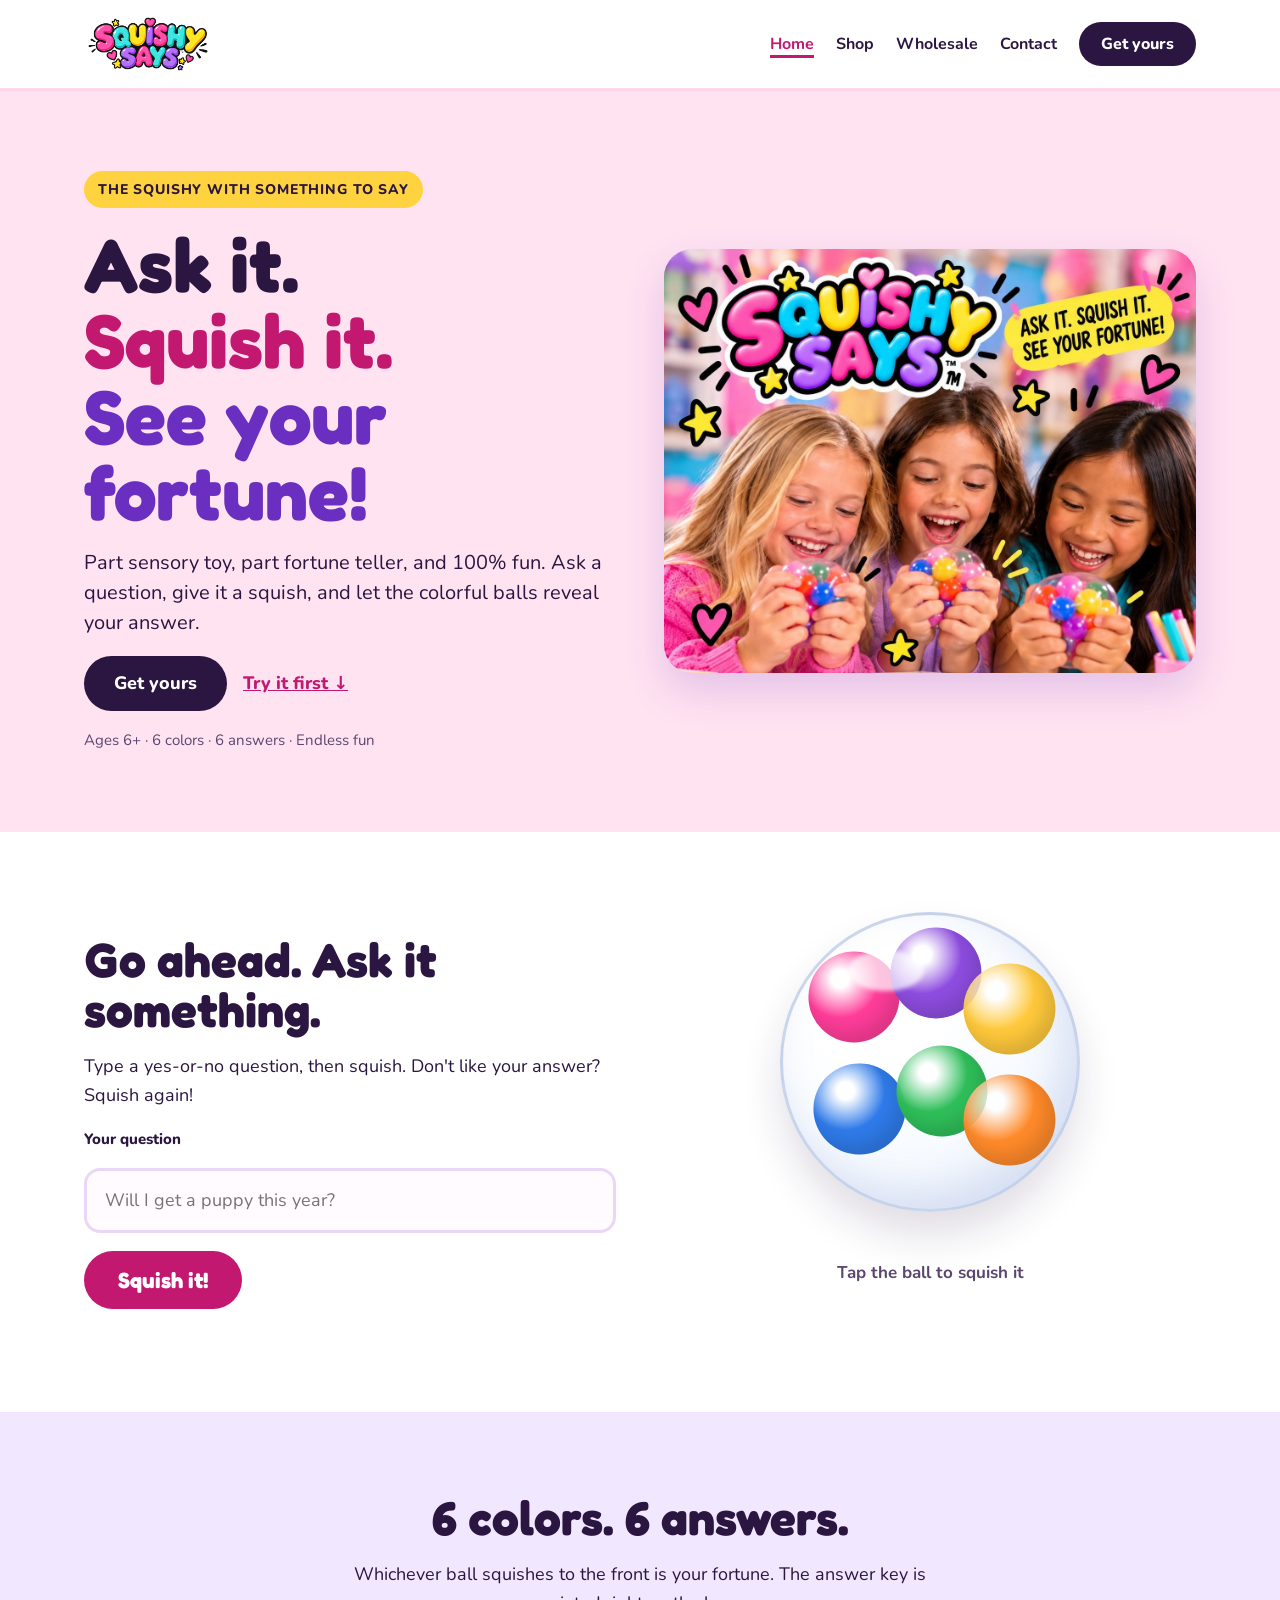
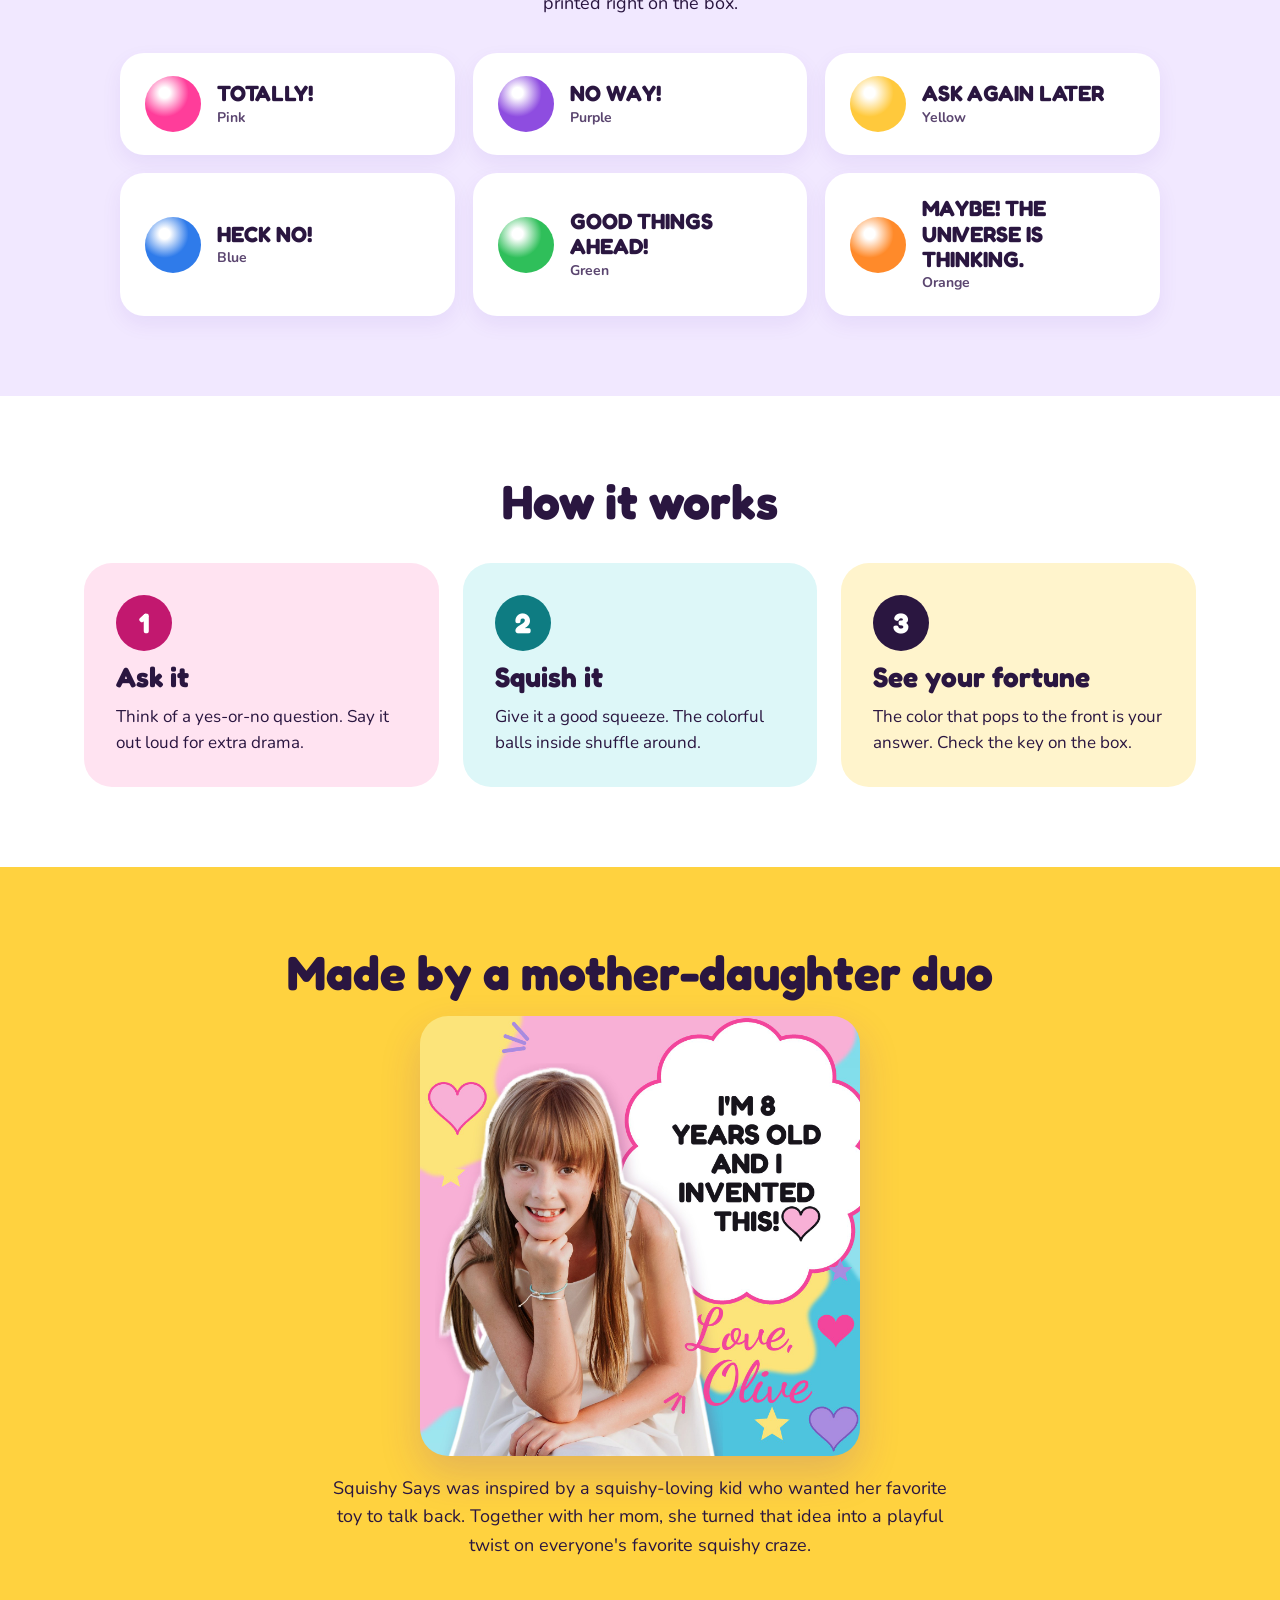
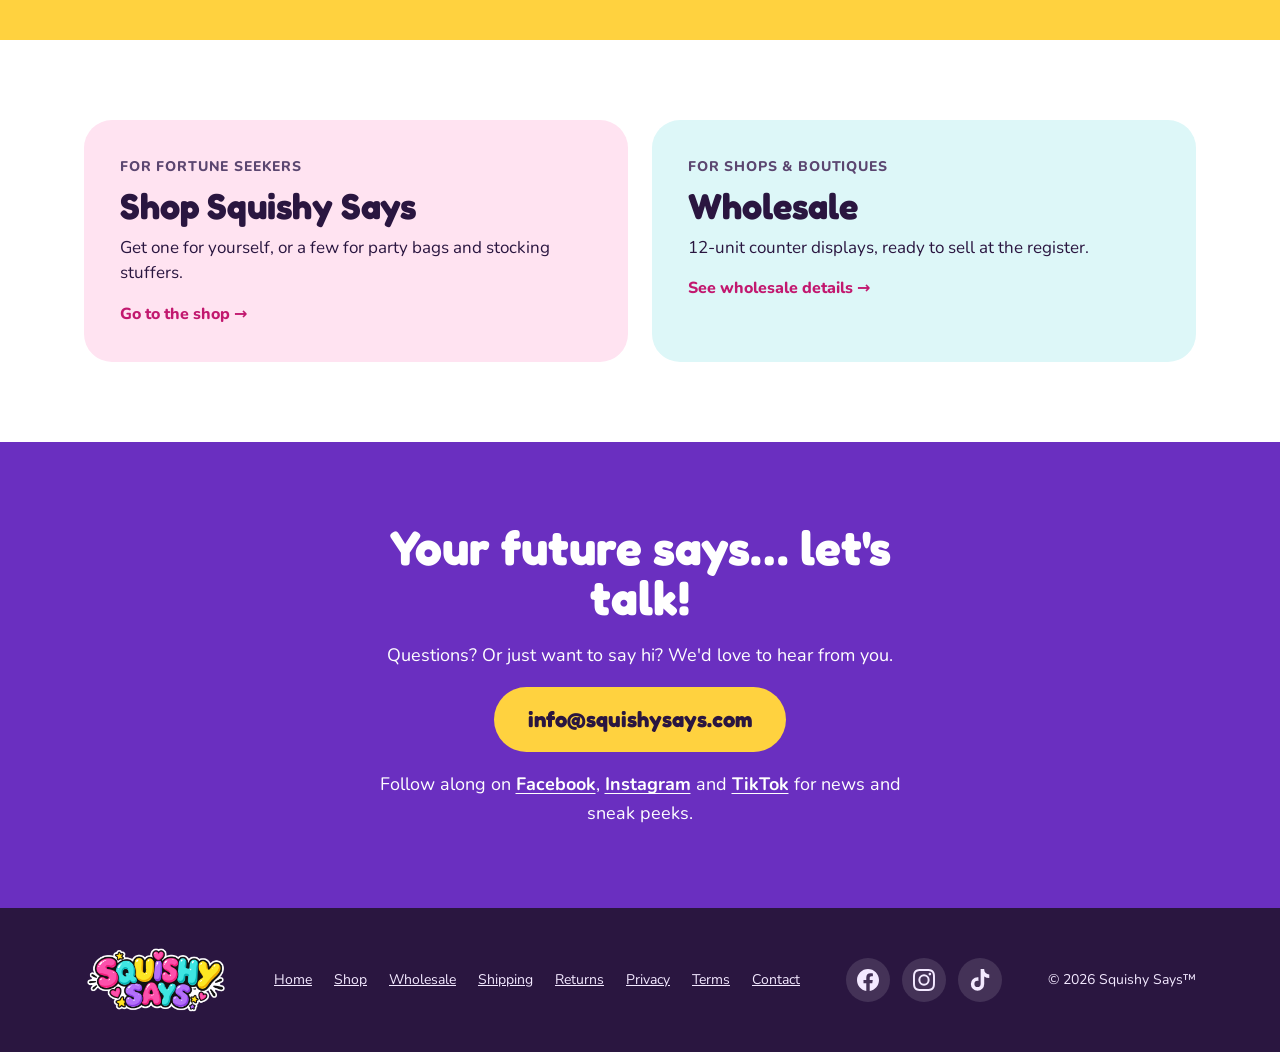
==== index.html @ eb01cf49 "Merge main; set $14 single / $36 3-Pack pricing; record owner answers 2026-11-02 Co-Authored-By: Cla" ====
<!doctype html>
<html lang="en">
<head>
<meta charset="utf-8">
<meta name="viewport" content="width=device-width, initial-scale=1">
<title>Squishy Says™ — Ask it. Squish it. See your fortune!</title>
<meta name="description" content="Squishy Says is the squishy with something to say — part sensory toy, part fortune teller. Created by a mother-daughter duo.">
<meta property="og:type" content="website">
<meta property="og:title" content="Squishy Says™ — Ask it. Squish it. See your fortune!">
<meta property="og:description" content="The squishy with something to say. Part sensory toy, part fortune teller, 100% fun.">
<meta property="og:image" content="https://www.squishysays.com/assets/img/og-image.jpg">
<meta name="twitter:card" content="summary_large_image">
<meta name="theme-color" content="#FFE3F1">
<link rel="icon" type="image/png" sizes="32x32" href="assets/img/favicon-32.png">
<link rel="apple-touch-icon" href="assets/img/apple-touch-icon.png">
<link rel="preconnect" href="https://fonts.googleapis.com">
<link rel="preconnect" href="https://fonts.gstatic.com" crossorigin>
<link href="https://fonts.googleapis.com/css2?family=Fredoka:wght@500;600;700&family=Nunito:wght@400;600;700;800&display=swap" rel="stylesheet">
<link rel="stylesheet" href="assets/css/site.css">
</head>
<body>
<a class="skip" href="#main">Skip to content</a>

<header class="site-header">
  <div class="wrap header-row">
    <a href="index.html" class="brand" aria-label="Squishy Says home"><img src="assets/img/logo.png" alt="Squishy Says" width="200" height="100"></a>
    <nav aria-label="Main" class="nav">
      <a href="index.html" aria-current="page">Home</a>
      <a href="shop.html">Shop</a>
      <a href="wholesale.html">Wholesale</a>
      <a href="index.html#contact">Contact</a>
      <a href="shop.html" class="btn btn-dark btn-sm">Get yours</a>
    </nav>
  </div>
</header>

<main id="main">

<section class="hero">
  <div class="wrap split">
    <div class="stack">
      <span class="pill pill-yellow">The squishy with something to say</span>
      <h1>Ask it.<br><span class="c-pink">Squish it.</span><br><span class="c-purple">See your fortune!</span></h1>
      <p class="lead">Part sensory toy, part fortune teller, and 100% fun. Ask a question, give it a squish, and let the colorful balls reveal your answer.</p>
      <div class="row">
        <a href="shop.html" class="btn btn-dark">Get yours</a>
        <a href="#try" class="link-strong">Try it first ↓</a>
      </div>
      <p class="fine">Ages 6+ · 6 colors · 6 answers · Endless fun</p>
    </div>
    <div>
      <img class="card-img" src="assets/img/fortune-fun.jpg" alt="Three kids laughing as they squish their Squishy Says balls" width="1254" height="1000">
    </div>
  </div>
</section>

<section id="try" class="band-white">
  <div class="wrap split">
    <div class="stack">
      <h2>Go ahead. Ask it something.</h2>
      <p class="body">Type a yes-or-no question, then squish. Don't like your answer? Squish again!</p>
      <label for="q" class="label">Your question</label>
      <input id="q" class="input" type="text" placeholder="Will I get a puppy this year?" autocomplete="off">
      <button id="squishBtn" class="btn btn-pink btn-lg" type="button">Squish it!</button>
    </div>
    <div class="demo">
      <button id="ballBtn" class="ball-btn" type="button" aria-label="Squish the ball">
        <span id="ball" class="ball" aria-hidden="true"></span>
      </button>
      <div id="result" class="result" aria-live="polite">
        <p class="hint">Tap the ball to squish it</p>
      </div>
    </div>
  </div>
</section>

<section id="answers" class="band-lilac">
  <div class="wrap stack center">
    <h2>6 colors. 6 answers.</h2>
    <p class="body narrow">Whichever ball squishes to the front is your fortune. The answer key is printed right on the box.</p>
    <ul id="answerGrid" class="answer-grid"></ul>
  </div>
</section>

<section class="band-white">
  <div class="wrap stack">
    <h2 class="center-text">How it works</h2>
    <ol class="steps">
      <li class="step step-pink"><span class="num">1</span><h3>Ask it</h3><p>Think of a yes-or-no question. Say it out loud for extra drama.</p></li>
      <li class="step step-aqua"><span class="num num-aqua">2</span><h3>Squish it</h3><p>Give it a good squeeze. The colorful balls inside shuffle around.</p></li>
      <li class="step step-yellow"><span class="num num-ink">3</span><h3>See your fortune</h3><p>The color that pops to the front is your answer. Check the key on the box.</p></li>
    </ol>
  </div>
</section>

<section id="story" class="band-yellow">
  <div class="wrap stack story-center">
    <h2>Made by a mother-daughter duo</h2>
    <img class="card-img" src="assets/img/founder-olive-square.jpg" alt="Olive, co-founder of Squishy Says, smiling with her chin on her hand beside a speech bubble that reads: I'm 8 years old and I invented this! Love, Olive" width="1600" height="1600" loading="lazy">
    <p class="body narrow">Squishy Says was inspired by a squishy-loving kid who wanted her favorite toy to talk back. Together with her mom, she turned that idea into a playful twist on everyone's favorite squishy craze.</p>
  </div>
</section>

<section class="band-white">
  <div class="wrap">
    <div class="paths">
      <a href="shop.html" class="path path-pink">
        <span class="path-kicker">For fortune seekers</span>
        <span class="path-title">Shop Squishy Says</span>
        <span class="path-body">Get one for yourself, or a few for party bags and stocking stuffers.</span>
        <span class="path-cta">Go to the shop →</span>
      </a>
      <a href="wholesale.html" class="path path-aqua">
        <span class="path-kicker">For shops &amp; boutiques</span>
        <span class="path-title">Wholesale</span>
        <span class="path-body">12-unit counter displays, ready to sell at the register.</span>
        <span class="path-cta">See wholesale details →</span>
      </a>
    </div>
  </div>
</section>

<section id="contact" class="band-purple">
  <div class="wrap stack center narrow">
    <h2>Your future says… let's talk!</h2>
    <p class="body">Questions? Or just want to say hi? We'd love to hear from you.</p>
    <a href="mailto:info@squishysays.com" class="btn btn-yellow btn-lg">info@squishysays.com</a>
    <p class="body">Follow along on <a class="link-light" href="https://www.facebook.com/profile.php?id=61595738788171" target="_blank" rel="noopener">Facebook</a>, <a class="link-light" href="https://www.instagram.com/squishysayssquish/" target="_blank" rel="noopener">Instagram</a> and <a class="link-light" href="https://www.tiktok.com/@squishysayssquish" target="_blank" rel="noopener">TikTok</a> for news and sneak peeks.</p>
  </div>
</section>

</main>

<footer class="site-footer">
  <div class="wrap footer-row">
    <img src="assets/img/logo.png" alt="Squishy Says" width="160" height="80" loading="lazy">
    <nav aria-label="Footer" class="footer-nav">
      <a href="index.html">Home</a>
      <a href="shop.html">Shop</a>
      <a href="wholesale.html">Wholesale</a>
      <a href="shipping.html">Shipping</a>
      <a href="returns.html">Returns</a>
      <a href="privacy.html">Privacy</a>
      <a href="terms.html">Terms</a>
      <a href="mailto:info@squishysays.com">Contact</a>
    </nav>
    <div class="footer-social" aria-label="Social media">
      <a href="https://www.facebook.com/profile.php?id=61595738788171" target="_blank" rel="noopener" aria-label="Squishy Says on Facebook (opens in a new tab)"><svg viewBox="0 0 24 24" width="22" height="22" aria-hidden="true" focusable="false"><path fill="currentColor" d="M24 12.07C24 5.41 18.63 0 12 0S0 5.41 0 12.07C0 18.1 4.39 23.1 10.13 24v-8.44H7.08v-3.49h3.04V9.41c0-3.02 1.79-4.69 4.53-4.69 1.31 0 2.68.24 2.68.24v2.97h-1.51c-1.49 0-1.95.93-1.95 1.88v2.26h3.33l-.53 3.49h-2.8V24C19.61 23.1 24 18.1 24 12.07z"/></svg></a>
      <a href="https://www.instagram.com/squishysayssquish/" target="_blank" rel="noopener" aria-label="Squishy Says on Instagram (opens in a new tab)"><svg viewBox="0 0 24 24" width="22" height="22" aria-hidden="true" focusable="false"><path fill="currentColor" d="M12 2.16c3.2 0 3.58.01 4.85.07 1.17.05 1.8.25 2.23.41.56.22.96.48 1.38.9.42.42.68.82.9 1.38.16.42.36 1.06.41 2.23.06 1.27.07 1.65.07 4.85s-.01 3.58-.07 4.85c-.05 1.17-.25 1.8-.41 2.23-.22.56-.48.96-.9 1.38-.42.42-.82.68-1.38.9-.42.16-1.06.36-2.23.41-1.27.06-1.65.07-4.85.07s-3.58-.01-4.85-.07c-1.17-.05-1.8-.25-2.23-.41a3.7 3.7 0 0 1-1.38-.9 3.7 3.7 0 0 1-.9-1.38c-.16-.42-.36-1.06-.41-2.23C2.17 15.58 2.16 15.2 2.16 12s.01-3.58.07-4.85c.05-1.17.25-1.8.41-2.23.22-.56.48-.96.9-1.38.42-.42.82-.68 1.38-.9.42-.16 1.06-.36 2.23-.41C8.42 2.17 8.8 2.16 12 2.16M12 0C8.74 0 8.33.01 7.05.07 5.78.13 4.9.33 4.14.63a5.9 5.9 0 0 0-2.13 1.38A5.9 5.9 0 0 0 .63 4.14C.33 4.9.13 5.78.07 7.05.01 8.33 0 8.74 0 12s.01 3.67.07 4.95c.06 1.27.26 2.15.56 2.91.31.79.72 1.46 1.38 2.13a5.9 5.9 0 0 0 2.13 1.38c.76.3 1.64.5 2.91.56C8.33 23.99 8.74 24 12 24s3.67-.01 4.95-.07c1.27-.06 2.15-.26 2.91-.56a5.9 5.9 0 0 0 2.13-1.38 5.9 5.9 0 0 0 1.38-2.13c.3-.76.5-1.64.56-2.91.06-1.28.07-1.69.07-4.95s-.01-3.67-.07-4.95c-.06-1.27-.26-2.15-.56-2.91a5.9 5.9 0 0 0-1.38-2.13A5.9 5.9 0 0 0 19.86.63C19.1.33 18.22.13 16.95.07 15.67.01 15.26 0 12 0zm0 5.84a6.16 6.16 0 1 0 0 12.32 6.16 6.16 0 0 0 0-12.32zM12 16a4 4 0 1 1 0-8 4 4 0 0 1 0 8zm6.4-11.85a1.44 1.44 0 1 0 0 2.88 1.44 1.44 0 0 0 0-2.88z"/></svg></a>
      <a href="https://www.tiktok.com/@squishysayssquish" target="_blank" rel="noopener" aria-label="Squishy Says on TikTok (opens in a new tab)"><svg viewBox="0 0 24 24" width="22" height="22" aria-hidden="true" focusable="false"><path fill="currentColor" d="M16.6 0h-3.9v16.3a3.4 3.4 0 1 1-3.4-3.4c.35 0 .69.05 1 .15V9.1a7.4 7.4 0 0 0-1-.07 7.3 7.3 0 1 0 7.3 7.3V8.1a9.4 9.4 0 0 0 5.5 1.77V6a5.5 5.5 0 0 1-5.5-5.5V0z"/></svg></a>
    </div>
    <p>© <span class="yr">2026</span> Squishy Says™</p>
  </div>
</footer>

<script src="assets/js/site.js"></script>
</body>
</html>
---- assets/css/site.css ----
/* Squishy Says — brand tokens */
:root {
  --ink: #2A1640;
  --ink-soft: #5B4670;
  --pink: #C2186F;      /* text-safe pink */
  --purple: #6A2FC0;
  --aqua-ink: #0B5F64;
  --ground: #FFF8FC;
  --blush: #FFE3F1;
  --lilac: #F1E8FF;
  --sun: #FFD23F;
  --aqua-tint: #DDF7F8;
  --sun-tint: #FFF4CC;
  --radius: 28px;
  --display: 'Fredoka', 'Nunito', system-ui, sans-serif;
  --body: 'Nunito', system-ui, sans-serif;
}

* { box-sizing: border-box; }
html { scroll-behavior: smooth; }
body { margin: 0; font-family: var(--body); color: var(--ink); background: var(--ground); line-height: 1.5; }
img { max-width: 100%; height: auto; display: block; }
a { color: var(--pink); }
a:hover { color: #8E0F50; }
h1, h2, h3 { font-family: var(--display); font-weight: 700; margin: 0; line-height: 1.05; }
h1 { font-size: clamp(44px, 7vw, 76px); line-height: 1; }
h2 { font-size: clamp(34px, 5vw, 48px); }
h3 { font-size: 28px; }
p { margin: 0; }

.skip { position: absolute; left: -9999px; }
.skip:focus { left: 16px; top: 16px; background: #fff; padding: 10px 16px; border-radius: 12px; z-index: 10; }
:focus-visible { outline: 3px solid #22C3C9; outline-offset: 3px; }

.wrap { max-width: 1160px; margin: 0 auto; padding: 0 24px; }
.stack { display: flex; flex-direction: column; gap: 18px; }
.row { display: flex; flex-wrap: wrap; align-items: center; gap: 16px; }
.center { align-items: center; text-align: center; }
.center-text { text-align: center; }
.narrow { max-width: 620px; margin-left: auto; margin-right: auto; }
.split { display: flex; flex-wrap: wrap; align-items: center; gap: 48px; padding-top: 80px; padding-bottom: 80px; }
.split > * { flex: 1 1 400px; min-width: 0; }
.split.reverse { flex-wrap: wrap-reverse; }
section > .wrap.stack { padding-top: 80px; padding-bottom: 80px; }

.c-pink { color: var(--pink); }
.c-purple { color: var(--purple); }
.lead { font-size: 20px; max-width: 540px; }
.body { font-size: 18px; line-height: 1.6; }
.fine { font-size: 15px; color: var(--ink-soft); }
.link-strong { font-weight: 800; font-size: 18px; }

.pill { align-self: flex-start; font-weight: 800; font-size: 14px; letter-spacing: .06em; text-transform: uppercase; padding: 8px 14px; border-radius: 999px; }
.pill-yellow { background: var(--sun); color: var(--ink); }
.pill-aqua { background: var(--aqua-tint); color: var(--aqua-ink); }

.btn { display: inline-flex; align-items: center; justify-content: center; min-height: 48px; text-decoration: none; font-weight: 800; font-size: 18px; padding: 14px 30px; border-radius: 999px; border: none; cursor: pointer; font-family: var(--body); transition: transform .15s ease; align-self: flex-start; }
.btn:hover { transform: translateY(-2px); }
.btn-sm { font-size: 16px; padding: 10px 22px; min-height: 44px; }
.btn-lg { font-family: var(--display); font-weight: 700; font-size: 22px; padding: 16px 34px; }
.btn-dark { background: var(--ink); color: #fff; }
.btn-dark:hover { color: #fff; }
.btn-pink { background: var(--pink); color: #fff; }
.btn-yellow { background: var(--sun); color: var(--ink); }
.btn-yellow:hover { color: var(--ink); }
.center .btn { align-self: center; }

/* header */
.site-header { background: #fff; border-bottom: 3px solid #FFD6EC; }
.header-row { display: flex; flex-wrap: wrap; align-items: center; justify-content: space-between; gap: 12px 24px; padding-top: 12px; padding-bottom: 12px; }
.brand img { height: 64px; width: auto; }
.nav { display: flex; flex-wrap: wrap; align-items: center; gap: 8px 22px; font-weight: 700; }
.nav a:not(.btn) { color: var(--ink); text-decoration: none; }
.nav a:not(.btn):hover { color: var(--pink); }

/* bands */
.hero { background: var(--blush); }
.band-white { background: #fff; }
.band-lilac { background: var(--lilac); }
.band-yellow { background: var(--sun); }
.band-purple { background: var(--purple); color: #fff; }
.card-img { width: 100%; border-radius: var(--radius); background: #fff; box-shadow: 0 18px 40px rgba(106, 47, 192, .18); }

/* demo */
.label { font-weight: 800; font-size: 15px; }
.input { font: inherit; font-size: 18px; padding: 16px 18px; border: 3px solid #E9D7F7; border-radius: 16px; color: var(--ink); background: #FFFBFE; width: 100%; }
.input:focus { outline: 3px solid #22C3C9; outline-offset: 2px; }
.demo { display: flex; flex-direction: column; align-items: center; gap: 24px; }
.ball-btn { background: none; border: none; padding: 0; cursor: pointer; border-radius: 50%; }
.ball { position: relative; display: block; width: min(300px, 78vw); aspect-ratio: 1; border-radius: 50%; overflow: hidden;
  background: radial-gradient(circle at 32% 28%, rgba(255,255,255,.95) 0 8%, rgba(255,255,255,.35) 22%, rgba(220,235,255,.25) 60%, rgba(180,200,240,.35) 100%);
  border: 3px solid rgba(160,180,220,.55);
  box-shadow: inset -14px -18px 40px rgba(140,160,210,.25), 0 24px 40px rgba(42,22,64,.14); }
.ball::after { content: ""; position: absolute; left: 22%; top: 12%; width: 26%; height: 14%; border-radius: 50%; background: rgba(255,255,255,.7); filter: blur(2px); z-index: 6; pointer-events: none; }
.ball.squish { animation: squish .5s ease; }
@keyframes squish { 0% { transform: scale(1,1); } 30% { transform: scale(1.18,.78); } 55% { transform: scale(.92,1.1); } 75% { transform: scale(1.05,.96); } 100% { transform: scale(1,1); } }
.dot { position: absolute; width: 31%; aspect-ratio: 1; border-radius: 50%; transform: translate(-50%, -50%);
  box-shadow: inset -8px -10px 18px rgba(0,0,0,.15);
  transition: left .45s cubic-bezier(.34,1.56,.64,1), top .45s cubic-bezier(.34,1.56,.64,1), width .45s cubic-bezier(.34,1.56,.64,1), opacity .3s; }
.dot.picked { width: 50%; z-index: 5; }
.dot.dim { opacity: .55; }
.result { min-height: 96px; display: flex; flex-direction: column; align-items: center; gap: 6px; text-align: center; }
.hint { font-size: 17px; color: var(--ink-soft); font-weight: 700; padding-top: 24px; }
.asked { font-size: 15px; color: var(--ink-soft); font-weight: 700; }
.fortune { font-family: var(--display); font-weight: 700; font-size: clamp(24px, 4vw, 34px); line-height: 1.1; padding: 10px 22px; border-radius: 999px; border: 3px solid; color: var(--ink); }
@media (prefers-reduced-motion: reduce) { .ball.squish { animation: none; } .dot { transition: none; } html { scroll-behavior: auto; } }

/* answers */
.answer-grid { list-style: none; margin: 18px auto 0; padding: 0; width: 100%; max-width: 1040px; display: grid; grid-template-columns: repeat(3, minmax(0, 1fr)); gap: 18px; text-align: left; }
@media (max-width: 900px) { .answer-grid { grid-template-columns: repeat(2, minmax(0, 1fr)); max-width: 680px; } }
@media (max-width: 560px) { .answer-grid { grid-template-columns: 1fr; max-width: 420px; } }
.answer { display: flex; align-items: center; gap: 16px; background: #fff; border-radius: 24px; padding: 20px 22px; border: 3px solid transparent; box-shadow: 0 8px 20px rgba(106,47,192,.08); transition: border-color .2s; }
.swatch { flex: 0 0 auto; width: 56px; height: 56px; border-radius: 50%; }
.answer-text { font-family: var(--display); font-weight: 700; font-size: 22px; line-height: 1.15; }
.answer-color { font-size: 14px; color: var(--ink-soft); font-weight: 700; }

/* steps */
.steps { list-style: none; margin: 18px 0 0; padding: 0; display: grid; grid-template-columns: repeat(auto-fit, minmax(260px, 1fr)); gap: 24px; }
.step { border-radius: var(--radius); padding: 32px; display: flex; flex-direction: column; gap: 12px; font-size: 17px; }
.step-pink { background: var(--blush); }
.step-aqua { background: var(--aqua-tint); }
.step-yellow { background: var(--sun-tint); }
.num { width: 56px; height: 56px; border-radius: 50%; background: var(--pink); color: #fff; font-family: var(--display); font-weight: 700; font-size: 28px; display: flex; align-items: center; justify-content: center; }
.num-aqua { background: #0E7C82; }
.num-ink { background: var(--ink); }

/* footer */
.site-footer { background: var(--ink); color: #F3E9FF; }
.footer-row { display: flex; flex-wrap: wrap; align-items: center; justify-content: space-between; gap: 20px; padding-top: 36px; padding-bottom: 36px; font-size: 14px; }
.footer-row img { height: 72px; width: auto; }

@media (max-width: 640px) {
  .split { padding-top: 56px; padding-bottom: 56px; gap: 36px; }
  section > .wrap.stack { padding-top: 56px; padding-bottom: 56px; }
  .brand img { height: 52px; }
  .nav { gap: 6px 16px; font-size: 15px; }
}

/* ===== Multi-page additions ===== */
.nav a[aria-current="page"] { color: var(--pink); text-decoration: underline; text-decoration-thickness: 3px; text-underline-offset: 6px; }
.footer-nav { display: flex; flex-wrap: wrap; gap: 8px 22px; }
.footer-nav a { color: #F3E9FF; }
.footer-row p { margin: 0; }

/* home: two paths */
.paths { display: grid; grid-template-columns: repeat(auto-fit, minmax(280px, 1fr)); gap: 24px; padding-top: 80px; padding-bottom: 80px; }
.path { display: flex; flex-direction: column; gap: 10px; padding: 36px; border-radius: var(--radius); text-decoration: none; color: var(--ink); transition: transform .15s ease; }
.path:hover { transform: translateY(-3px); color: var(--ink); }
.path-pink { background: var(--blush); }
.path-aqua { background: var(--aqua-tint); }
.path-kicker { font-weight: 800; font-size: 14px; letter-spacing: .06em; text-transform: uppercase; color: var(--ink-soft); }
.path-title { font-family: var(--display); font-weight: 700; font-size: 36px; line-height: 1.05; }
.path-body { font-size: 17px; }
.path-cta { font-weight: 800; color: var(--pink); margin-top: 6px; }

/* shop */
.band-blush-soft { background: linear-gradient(#FFE3F1, #FFF8FC 70%); }
.product { display: flex; flex-wrap: wrap; gap: 48px; padding-top: 56px; padding-bottom: 80px; align-items: flex-start; }
.gallery { flex: 1 1 460px; min-width: 0; display: flex; flex-direction: column; gap: 14px; }
.gallery-main { aspect-ratio: 1 / 1; object-fit: cover; }
.thumbs { display: flex; gap: 12px; flex-wrap: wrap; }
.thumb { width: 84px; height: 84px; padding: 0; border: 3px solid transparent; border-radius: 16px; background: #fff; overflow: hidden; cursor: pointer; }
.thumb img { width: 100%; height: 100%; object-fit: cover; }
.thumb.is-active { border-color: var(--pink); }
.product-info { flex: 1 1 380px; min-width: 0; }
.product-title { font-size: clamp(40px, 6vw, 60px); }
.price { font-family: var(--display); font-weight: 600; font-size: 30px; }
.btn-block { align-self: stretch; width: 100%; }
.btn-outline { background: #fff; color: var(--ink); border: 3px solid var(--ink); }
.btn-outline:hover { color: var(--ink); }
.is-disabled { background: #D9CBE6; color: #4A3560; cursor: default; pointer-events: none; }
.details { display: flex; flex-direction: column; gap: 10px; margin-top: 12px; padding-top: 22px; border-top: 2px solid #F0DDEB; }
.h-sm { font-size: 22px; margin-top: 8px; }
.ticks { margin: 0; padding-left: 22px; display: flex; flex-direction: column; gap: 6px; font-size: 17px; }
.mini-answers { list-style: none; margin: 0; padding: 0; display: grid; grid-template-columns: repeat(auto-fit, minmax(220px, 1fr)); gap: 8px 16px; font-size: 15px; font-weight: 700; }
.mini-answers li { display: flex; align-items: center; gap: 10px; }
.mini-swatch { flex: 0 0 auto; width: 22px; height: 22px; border-radius: 50%; }

/* wholesale */
.hero-aqua { background: var(--aqua-tint); }
.pill-white { background: #fff; color: var(--aqua-ink); }
.h1-md { font-size: clamp(40px, 6vw, 62px); line-height: 1.02; }
.specs { margin: 18px 0 0; display: grid; grid-template-columns: repeat(auto-fit, minmax(220px, 1fr)); gap: 16px; }
.spec { background: var(--ground); border: 2px solid #F0DDEB; border-radius: 20px; padding: 18px 20px; }
.spec dt { font-size: 13px; font-weight: 800; letter-spacing: .06em; text-transform: uppercase; color: var(--ink-soft); }
.spec dd { margin: 4px 0 0; font-family: var(--display); font-weight: 600; font-size: 22px; line-height: 1.2; }
.step-white { background: #fff; }
.inquire { display: flex; flex-wrap: wrap; gap: 48px; padding-top: 80px; padding-bottom: 80px; }
.inquire-intro { flex: 1 1 300px; min-width: 0; }
.form { flex: 2 1 460px; min-width: 0; display: flex; flex-direction: column; gap: 16px; }
.field { display: flex; flex-direction: column; gap: 6px; min-width: 0; }
.field-row > .field { flex: 1 1 220px; }
.field label { font-weight: 800; font-size: 15px; }
.field-row { display: flex; flex-wrap: wrap; gap: 16px; }
.opt { font-weight: 600; color: var(--ink-soft); }
textarea.input { resize: vertical; }
select.input { appearance: auto; }
.form-error { margin: 0; color: #A3133F; font-weight: 800; }

/* inquiry form: spam trap + thank-you */
.hp { position: absolute; left: -9999px; width: 1px; height: 1px; opacity: 0; }
.thanks { flex: 2 1 460px; min-width: 0; background: var(--aqua-tint); border-radius: var(--radius); padding: 32px; display: flex; flex-direction: column; gap: 10px; align-self: flex-start; }
.thanks:focus { outline: none; }
[hidden] { display: none !important; }

/* social links */
.footer-social { display: flex; gap: 12px; }
.footer-social a { display: inline-flex; align-items: center; justify-content: center; width: 44px; height: 44px; border-radius: 50%; color: #F3E9FF; background: rgba(255,255,255,.12); transition: background .15s ease; }
.footer-social a:hover, .footer-social a:focus-visible { background: var(--pink); color: #fff; }
.link-light { color: #fff; font-weight: 700; text-decoration: underline; text-underline-offset: 3px; }

/* ===== Store pages: policies, thank-you, offers ===== */
.policy { max-width: 760px; display: flex; flex-direction: column; gap: 14px; padding-top: 56px; padding-bottom: 80px; }
.policy .lead { max-width: none; }
.policy-sec { display: flex; flex-direction: column; gap: 10px; padding-top: 18px; border-top: 2px solid #F0DDEB; }
.policy-sec .ticks { font-size: 17px; }
mark.todo { background: var(--sun); color: var(--ink); font-weight: 800; padding: 1px 6px; border-radius: 6px; box-decoration-break: clone; -webkit-box-decoration-break: clone; }
.draft-banner { background: var(--sun); color: var(--ink); font-weight: 800; font-size: 15px; padding: 10px 0; text-align: center; }
.thanks-page { padding-top: 64px; padding-bottom: 80px; }
.thanks-fortune { background: #DDF6E4; border-color: #2FBF5A; align-self: center; }
.next-steps { background: #fff; border-radius: var(--radius); padding: 24px 28px; text-align: left; display: flex; flex-direction: column; gap: 10px; width: 100%; }
.next-steps ol.ticks { padding-left: 24px; }
.offers { display: flex; flex-direction: column; gap: 12px; }
.offer { display: grid; grid-template-columns: 1fr auto; align-items: center; gap: 12px 16px; background: #fff; border: 3px solid #F0DDEB; border-radius: 22px; padding: 16px 18px; }
.offer-text { display: flex; flex-direction: column; gap: 2px; min-width: 0; }
.offer-label { font-family: var(--display); font-weight: 700; font-size: 24px; line-height: 1.1; }
.offer-detail { font-size: 15px; color: var(--ink-soft); font-weight: 700; }
.offer-price { font-family: var(--display); font-weight: 600; font-size: 24px; text-align: right; }
.offer .btn { grid-column: 1 / -1; width: 100%; align-self: stretch; }
.ship-note { margin-top: -10px; font-weight: 800; color: var(--purple); }
/* home: centered founders' story */
.story-center { align-items: center; text-align: center; padding-top: 80px; padding-bottom: 80px; }
.story-center .card-img { max-width: 440px; width: 100%; margin: 0 auto; }

/* Faire wholesale ordering card */
.faire-card { max-width: 720px; margin: 0 auto; padding: 48px 32px; text-align: center; background: var(--aqua-tint); border-radius: var(--radius); display: flex; flex-direction: column; align-items: center; gap: 16px; }
.faire-card .btn { align-self: center; }
.faire-card .body { max-width: 540px; }
#order { padding-top: 80px; padding-bottom: 80px; }
@media (max-width: 480px) { .faire-card { padding: 36px 20px; } .faire-btn { font-size: 19px; padding: 14px 24px; } }
.sr-only { position: absolute; width: 1px; height: 1px; padding: 0; margin: -1px; overflow: hidden; clip: rect(0,0,0,0); white-space: nowrap; border: 0; }
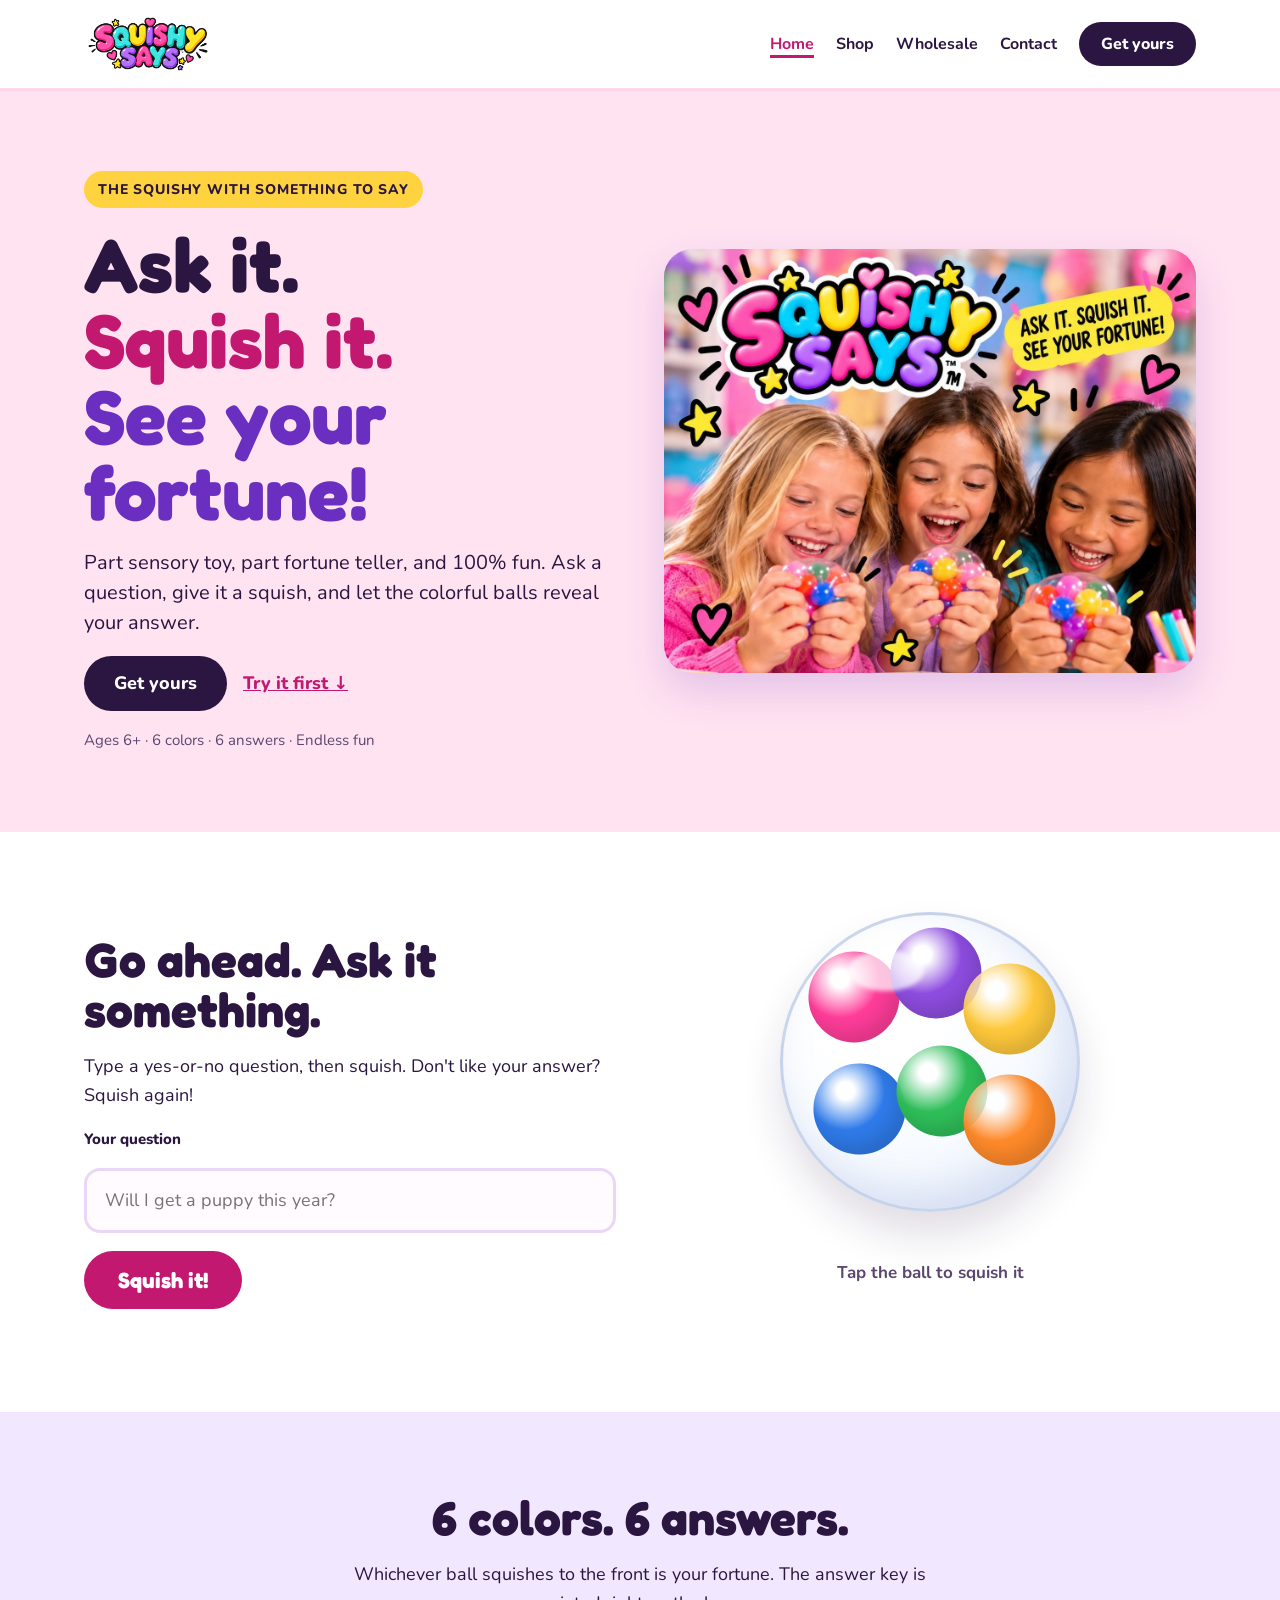
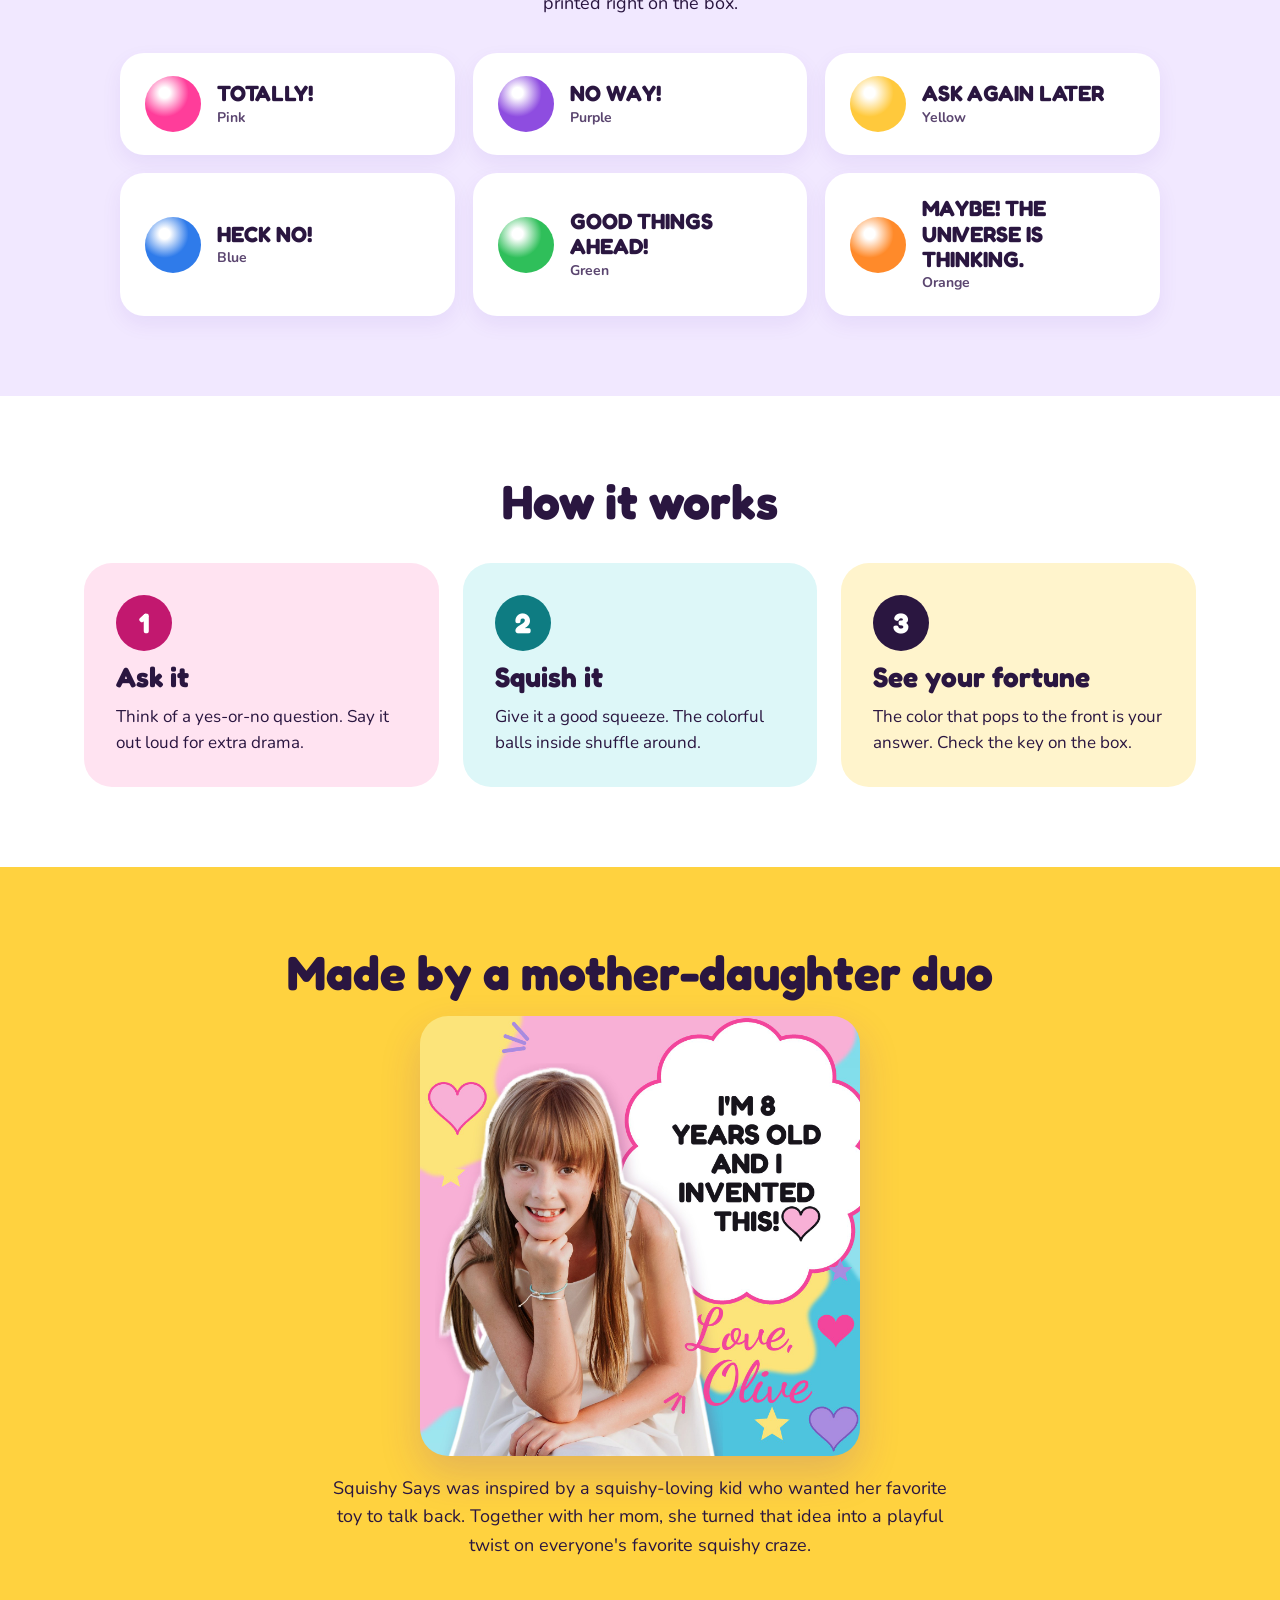
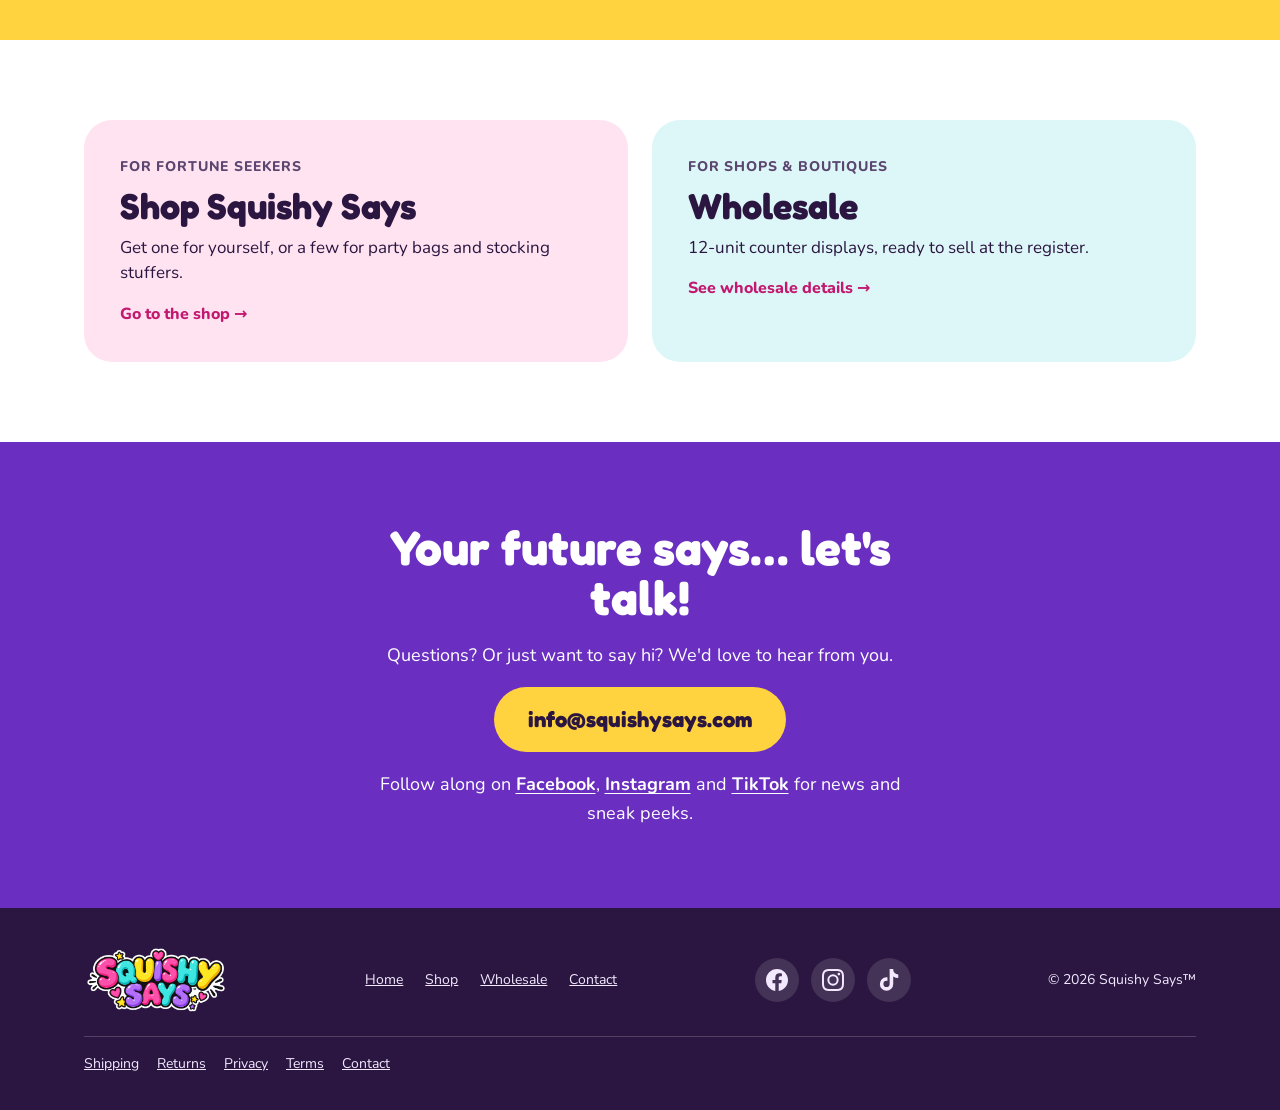
==== commit 2e9be162: "Gate 2 drafts: multi-offer Stripe buttons, thank-you and policy pages Co-Authored-By: Claude Opus 5." ====
--- a/index.html
+++ b/index.html
@@ -138,10 +138,6 @@
       <a href="index.html">Home</a>
       <a href="shop.html">Shop</a>
       <a href="wholesale.html">Wholesale</a>
-      <a href="shipping.html">Shipping</a>
-      <a href="returns.html">Returns</a>
-      <a href="privacy.html">Privacy</a>
-      <a href="terms.html">Terms</a>
       <a href="mailto:info@squishysays.com">Contact</a>
     </nav>
     <div class="footer-social" aria-label="Social media">
@@ -150,6 +146,13 @@
       <a href="https://www.tiktok.com/@squishysayssquish" target="_blank" rel="noopener" aria-label="Squishy Says on TikTok (opens in a new tab)"><svg viewBox="0 0 24 24" width="22" height="22" aria-hidden="true" focusable="false"><path fill="currentColor" d="M16.6 0h-3.9v16.3a3.4 3.4 0 1 1-3.4-3.4c.35 0 .69.05 1 .15V9.1a7.4 7.4 0 0 0-1-.07 7.3 7.3 0 1 0 7.3 7.3V8.1a9.4 9.4 0 0 0 5.5 1.77V6a5.5 5.5 0 0 1-5.5-5.5V0z"/></svg></a>
     </div>
     <p>© <span class="yr">2026</span> Squishy Says™</p>
+    <nav aria-label="Policies" class="footer-legal">
+      <a href="shipping.html">Shipping</a>
+      <a href="returns.html">Returns</a>
+      <a href="privacy.html">Privacy</a>
+      <a href="terms.html">Terms</a>
+      <a href="mailto:info@squishysays.com">Contact</a>
+    </nav>
   </div>
 </footer>
 
--- a/assets/css/site.css
+++ b/assets/css/site.css
@@ -209,25 +209,6 @@
 .footer-social a:hover, .footer-social a:focus-visible { background: var(--pink); color: #fff; }
 .link-light { color: #fff; font-weight: 700; text-decoration: underline; text-underline-offset: 3px; }
 
-/* ===== Store pages: policies, thank-you, offers ===== */
-.policy { max-width: 760px; display: flex; flex-direction: column; gap: 14px; padding-top: 56px; padding-bottom: 80px; }
-.policy .lead { max-width: none; }
-.policy-sec { display: flex; flex-direction: column; gap: 10px; padding-top: 18px; border-top: 2px solid #F0DDEB; }
-.policy-sec .ticks { font-size: 17px; }
-mark.todo { background: var(--sun); color: var(--ink); font-weight: 800; padding: 1px 6px; border-radius: 6px; box-decoration-break: clone; -webkit-box-decoration-break: clone; }
-.draft-banner { background: var(--sun); color: var(--ink); font-weight: 800; font-size: 15px; padding: 10px 0; text-align: center; }
-.thanks-page { padding-top: 64px; padding-bottom: 80px; }
-.thanks-fortune { background: #DDF6E4; border-color: #2FBF5A; align-self: center; }
-.next-steps { background: #fff; border-radius: var(--radius); padding: 24px 28px; text-align: left; display: flex; flex-direction: column; gap: 10px; width: 100%; }
-.next-steps ol.ticks { padding-left: 24px; }
-.offers { display: flex; flex-direction: column; gap: 12px; }
-.offer { display: grid; grid-template-columns: 1fr auto; align-items: center; gap: 12px 16px; background: #fff; border: 3px solid #F0DDEB; border-radius: 22px; padding: 16px 18px; }
-.offer-text { display: flex; flex-direction: column; gap: 2px; min-width: 0; }
-.offer-label { font-family: var(--display); font-weight: 700; font-size: 24px; line-height: 1.1; }
-.offer-detail { font-size: 15px; color: var(--ink-soft); font-weight: 700; }
-.offer-price { font-family: var(--display); font-weight: 600; font-size: 24px; text-align: right; }
-.offer .btn { grid-column: 1 / -1; width: 100%; align-self: stretch; }
-.ship-note { margin-top: -10px; font-weight: 800; color: var(--purple); }
 /* home: centered founders' story */
 .story-center { align-items: center; text-align: center; padding-top: 80px; padding-bottom: 80px; }
 .story-center .card-img { max-width: 440px; width: 100%; margin: 0 auto; }
@@ -239,3 +220,18 @@
 #order { padding-top: 80px; padding-bottom: 80px; }
 @media (max-width: 480px) { .faire-card { padding: 36px 20px; } .faire-btn { font-size: 19px; padding: 14px 24px; } }
 .sr-only { position: absolute; width: 1px; height: 1px; padding: 0; margin: -1px; overflow: hidden; clip: rect(0,0,0,0); white-space: nowrap; border: 0; }
+
+/* shop: one button per offer */
+.offers { display: flex; flex-direction: column; gap: 12px; }
+
+/* policy + thank-you pages */
+.policy { padding-top: 56px; padding-bottom: 80px; max-width: 760px; }
+.policy h1 { font-size: clamp(38px, 6vw, 56px); margin-bottom: 8px; }
+.policy h2 { font-size: 26px; margin-top: 28px; }
+.policy p, .policy li { font-size: 17px; line-height: 1.65; }
+.policy ul { margin: 0; padding-left: 22px; display: flex; flex-direction: column; gap: 6px; }
+.policy .stack { gap: 12px; }
+.tbc { background: var(--sun-tint); border: 2px dashed #C99A00; border-radius: 8px; padding: 0 6px; font-weight: 800; white-space: normal; }
+.draft-banner { background: var(--sun); color: var(--ink); text-align: center; font-weight: 800; padding: 10px 16px; font-size: 15px; }
+.footer-legal { display: flex; flex-wrap: wrap; gap: 6px 18px; width: 100%; font-size: 14px; border-top: 1px solid rgba(243,233,255,.2); padding-top: 16px; }
+.footer-legal a { color: #F3E9FF; }
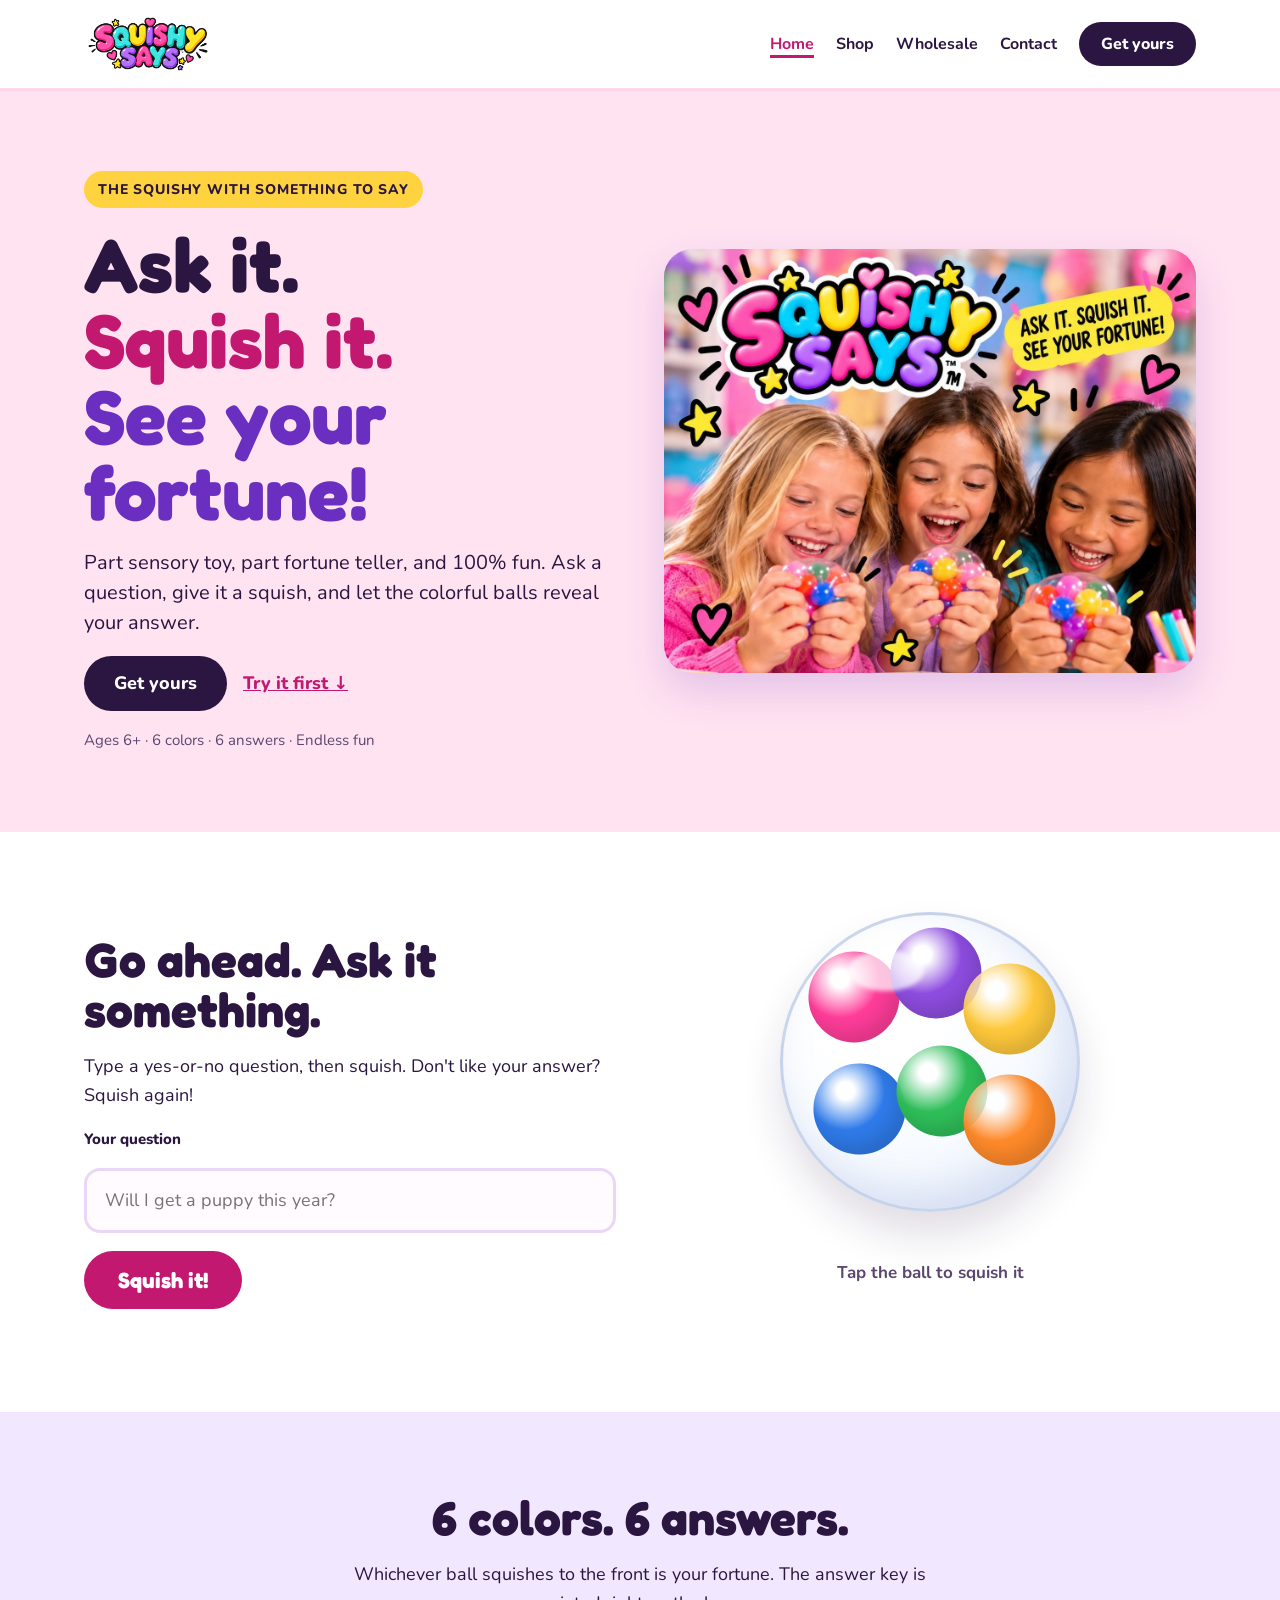
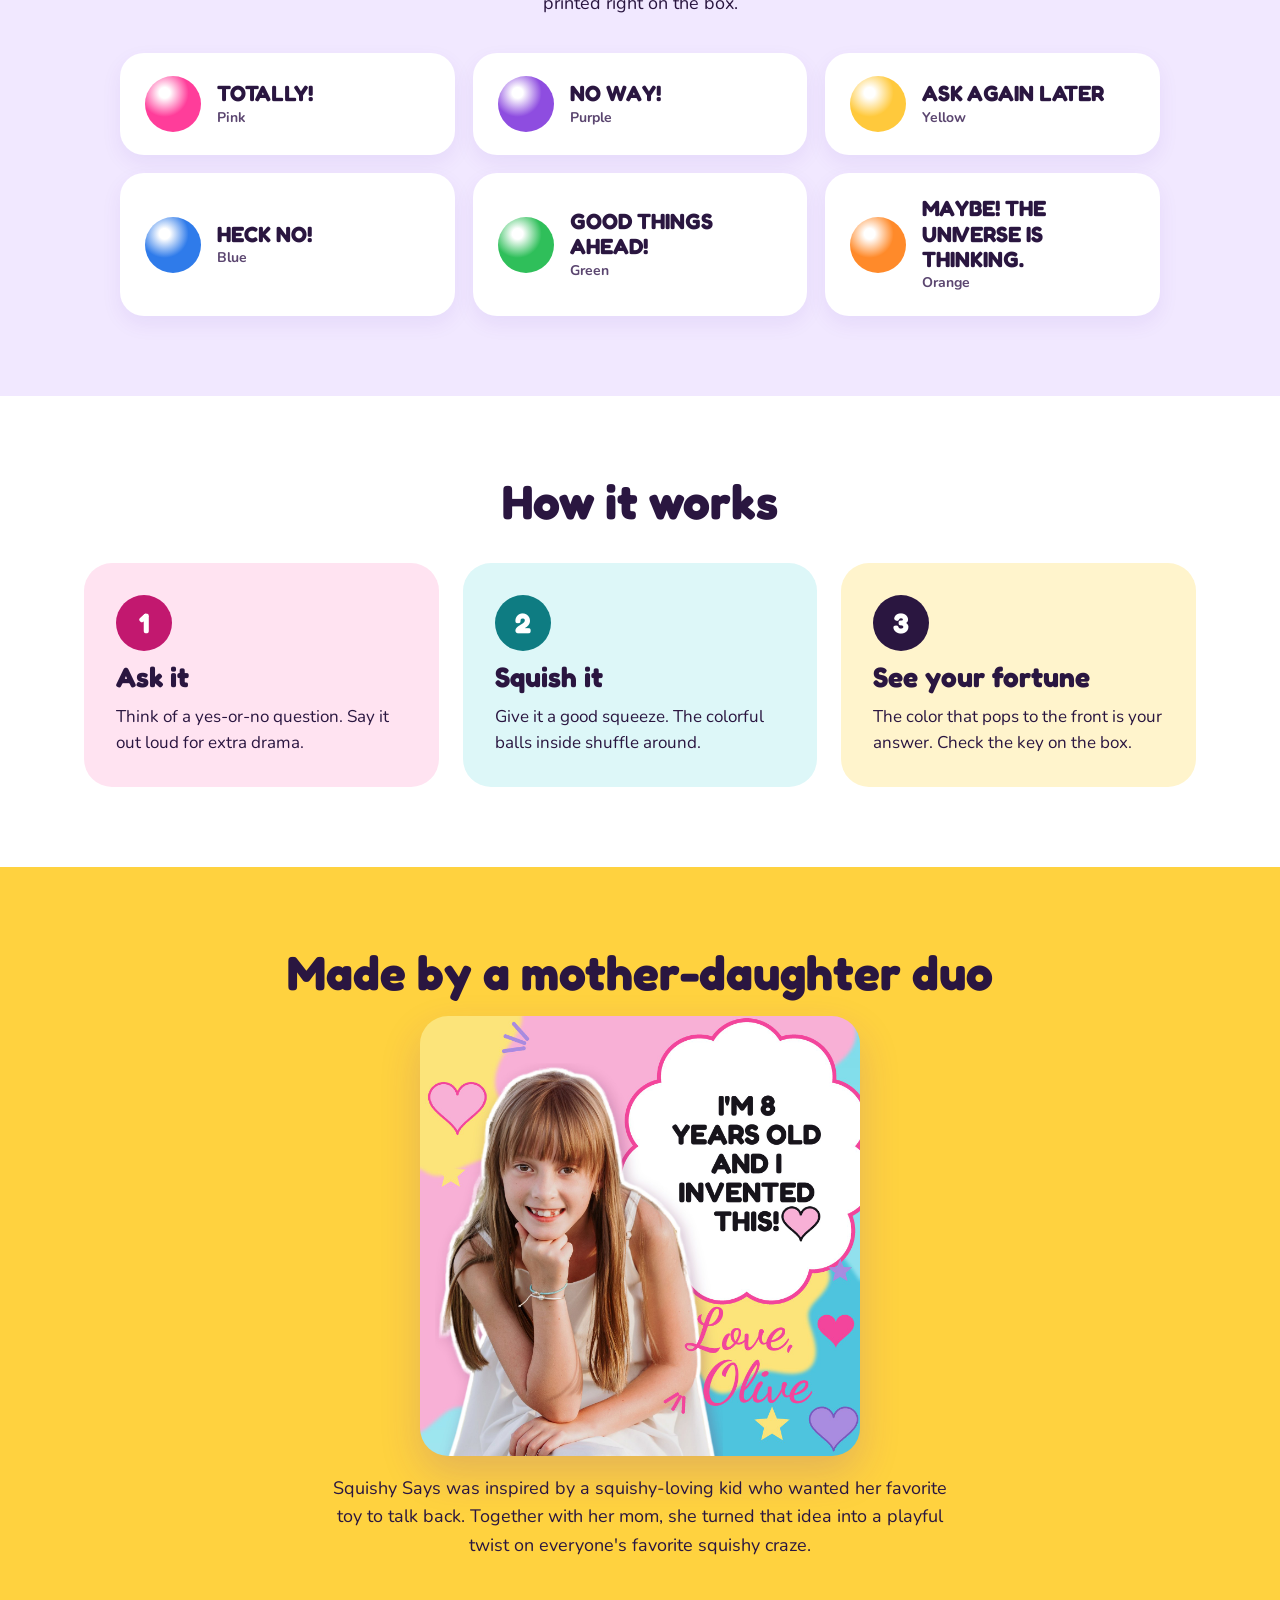
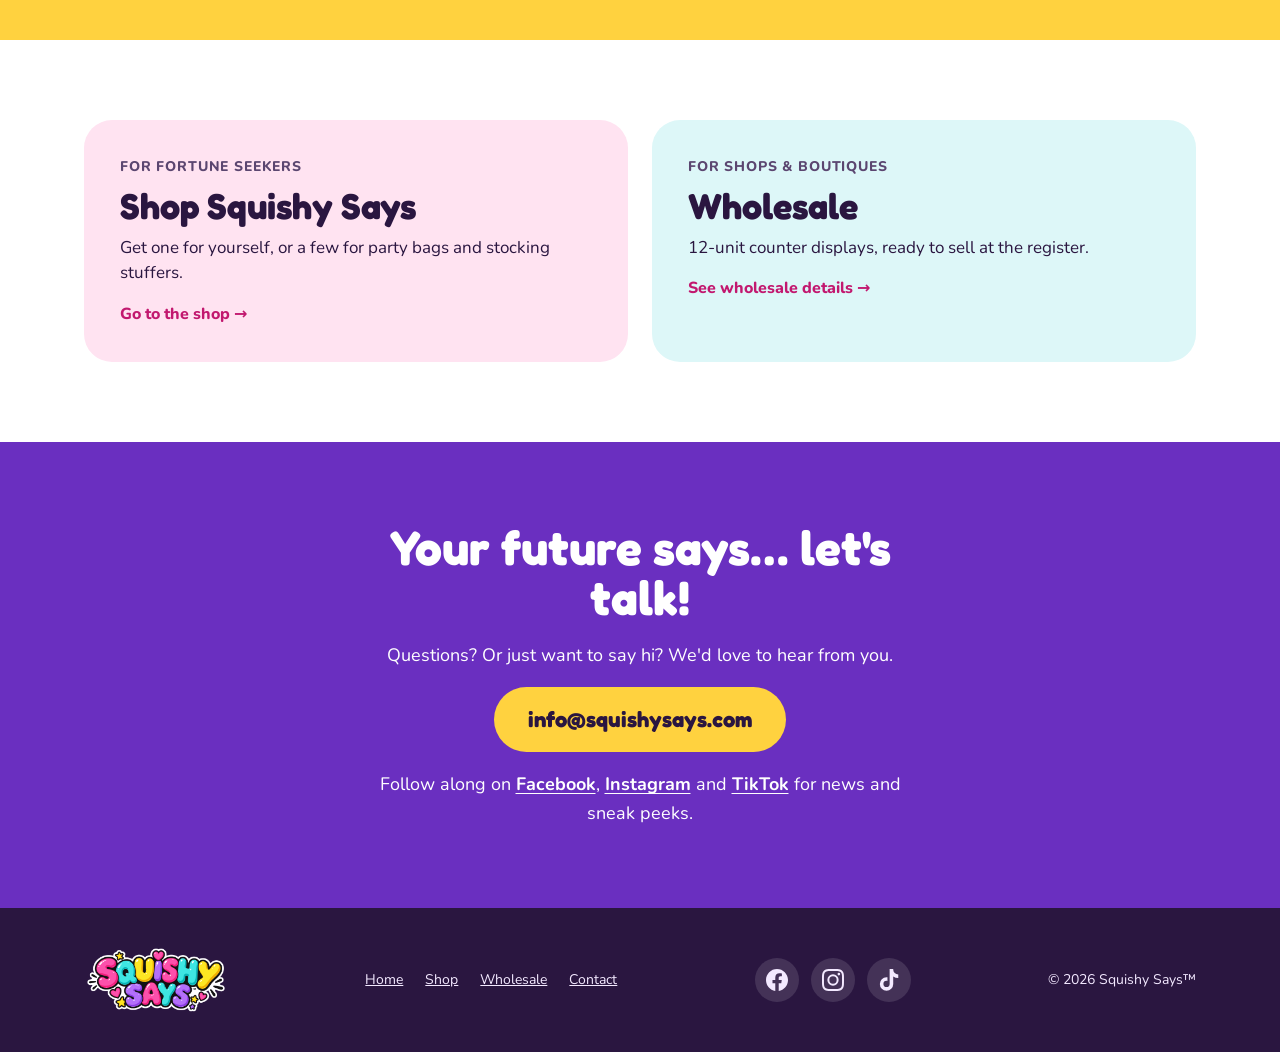
==== commit dacccec2: "Bust browser cache for site.js/site.css so returning visitors see Buy now Co-Authored-By: Claude Opu" ====
--- a/index.html
+++ b/index.html
@@ -16,7 +16,7 @@
 <link rel="preconnect" href="https://fonts.googleapis.com">
 <link rel="preconnect" href="https://fonts.gstatic.com" crossorigin>
 <link href="https://fonts.googleapis.com/css2?family=Fredoka:wght@500;600;700&family=Nunito:wght@400;600;700;800&display=swap" rel="stylesheet">
-<link rel="stylesheet" href="assets/css/site.css">
+<link rel="stylesheet" href="assets/css/site.css?v=20261117">
 </head>
 <body>
 <a class="skip" href="#main">Skip to content</a>
@@ -146,16 +146,9 @@
       <a href="https://www.tiktok.com/@squishysayssquish" target="_blank" rel="noopener" aria-label="Squishy Says on TikTok (opens in a new tab)"><svg viewBox="0 0 24 24" width="22" height="22" aria-hidden="true" focusable="false"><path fill="currentColor" d="M16.6 0h-3.9v16.3a3.4 3.4 0 1 1-3.4-3.4c.35 0 .69.05 1 .15V9.1a7.4 7.4 0 0 0-1-.07 7.3 7.3 0 1 0 7.3 7.3V8.1a9.4 9.4 0 0 0 5.5 1.77V6a5.5 5.5 0 0 1-5.5-5.5V0z"/></svg></a>
     </div>
     <p>© <span class="yr">2026</span> Squishy Says™</p>
-    <nav aria-label="Policies" class="footer-legal">
-      <a href="shipping.html">Shipping</a>
-      <a href="returns.html">Returns</a>
-      <a href="privacy.html">Privacy</a>
-      <a href="terms.html">Terms</a>
-      <a href="mailto:info@squishysays.com">Contact</a>
-    </nav>
   </div>
 </footer>
 
-<script src="assets/js/site.js"></script>
+<script src="assets/js/site.js?v=20261117"></script>
 </body>
 </html>
--- a/assets/css/site.css
+++ b/assets/css/site.css
@@ -221,17 +221,20 @@
 @media (max-width: 480px) { .faire-card { padding: 36px 20px; } .faire-btn { font-size: 19px; padding: 14px 24px; } }
 .sr-only { position: absolute; width: 1px; height: 1px; padding: 0; margin: -1px; overflow: hidden; clip: rect(0,0,0,0); white-space: nowrap; border: 0; }
 
-/* shop: one button per offer */
+/* shop: offers, sold out, waitlist */
 .offers { display: flex; flex-direction: column; gap: 12px; }
-
-/* policy + thank-you pages */
-.policy { padding-top: 56px; padding-bottom: 80px; max-width: 760px; }
-.policy h1 { font-size: clamp(38px, 6vw, 56px); margin-bottom: 8px; }
-.policy h2 { font-size: 26px; margin-top: 28px; }
-.policy p, .policy li { font-size: 17px; line-height: 1.65; }
-.policy ul { margin: 0; padding-left: 22px; display: flex; flex-direction: column; gap: 6px; }
-.policy .stack { gap: 12px; }
-.tbc { background: var(--sun-tint); border: 2px dashed #C99A00; border-radius: 8px; padding: 0 6px; font-weight: 800; white-space: normal; }
-.draft-banner { background: var(--sun); color: var(--ink); text-align: center; font-weight: 800; padding: 10px 16px; font-size: 15px; }
-.footer-legal { display: flex; flex-wrap: wrap; gap: 6px 18px; width: 100%; font-size: 14px; border-top: 1px solid rgba(243,233,255,.2); padding-top: 16px; }
-.footer-legal a { color: #F3E9FF; }
+.offer { position: relative; display: flex; flex-wrap: wrap; align-items: center; gap: 12px 16px; background: #fff; border: 3px solid #F0DDEB; border-radius: 22px; padding: 16px 18px; }
+.offer-best { border-color: var(--pink); }
+.offer-flag { position: absolute; top: -12px; left: 18px; background: var(--pink); color: #fff; font-weight: 800; font-size: 12px; letter-spacing: .06em; text-transform: uppercase; padding: 3px 10px; border-radius: 999px; }
+.offer-info { flex: 1 1 160px; min-width: 0; display: flex; flex-direction: column; }
+.offer-label { font-family: var(--display); font-weight: 700; font-size: 22px; line-height: 1.15; }
+.offer-note { font-size: 14px; font-weight: 700; color: var(--ink-soft); }
+.offer-price { font-family: var(--display); font-weight: 600; font-size: 28px; }
+.offer-btn { align-self: center; min-width: 150px; }
+.pill-soldout { background: var(--ink); color: #fff; }
+.waitlist { display: flex; flex-wrap: wrap; justify-content: center; gap: 12px; width: 100%; }
+.waitlist-input { flex: 1 1 260px; min-width: 0; width: auto; border-radius: 999px; padding: 14px 20px; border: none; }
+.waitlist-msg { margin: 0; font-weight: 800; color: #fff; }
+.waitlist-msg a { color: var(--sun); }
+.sr-only { position: absolute; width: 1px; height: 1px; overflow: hidden; clip: rect(0 0 0 0); white-space: nowrap; }
+@media (max-width: 480px) { .offer-btn { flex: 1 1 100%; } }
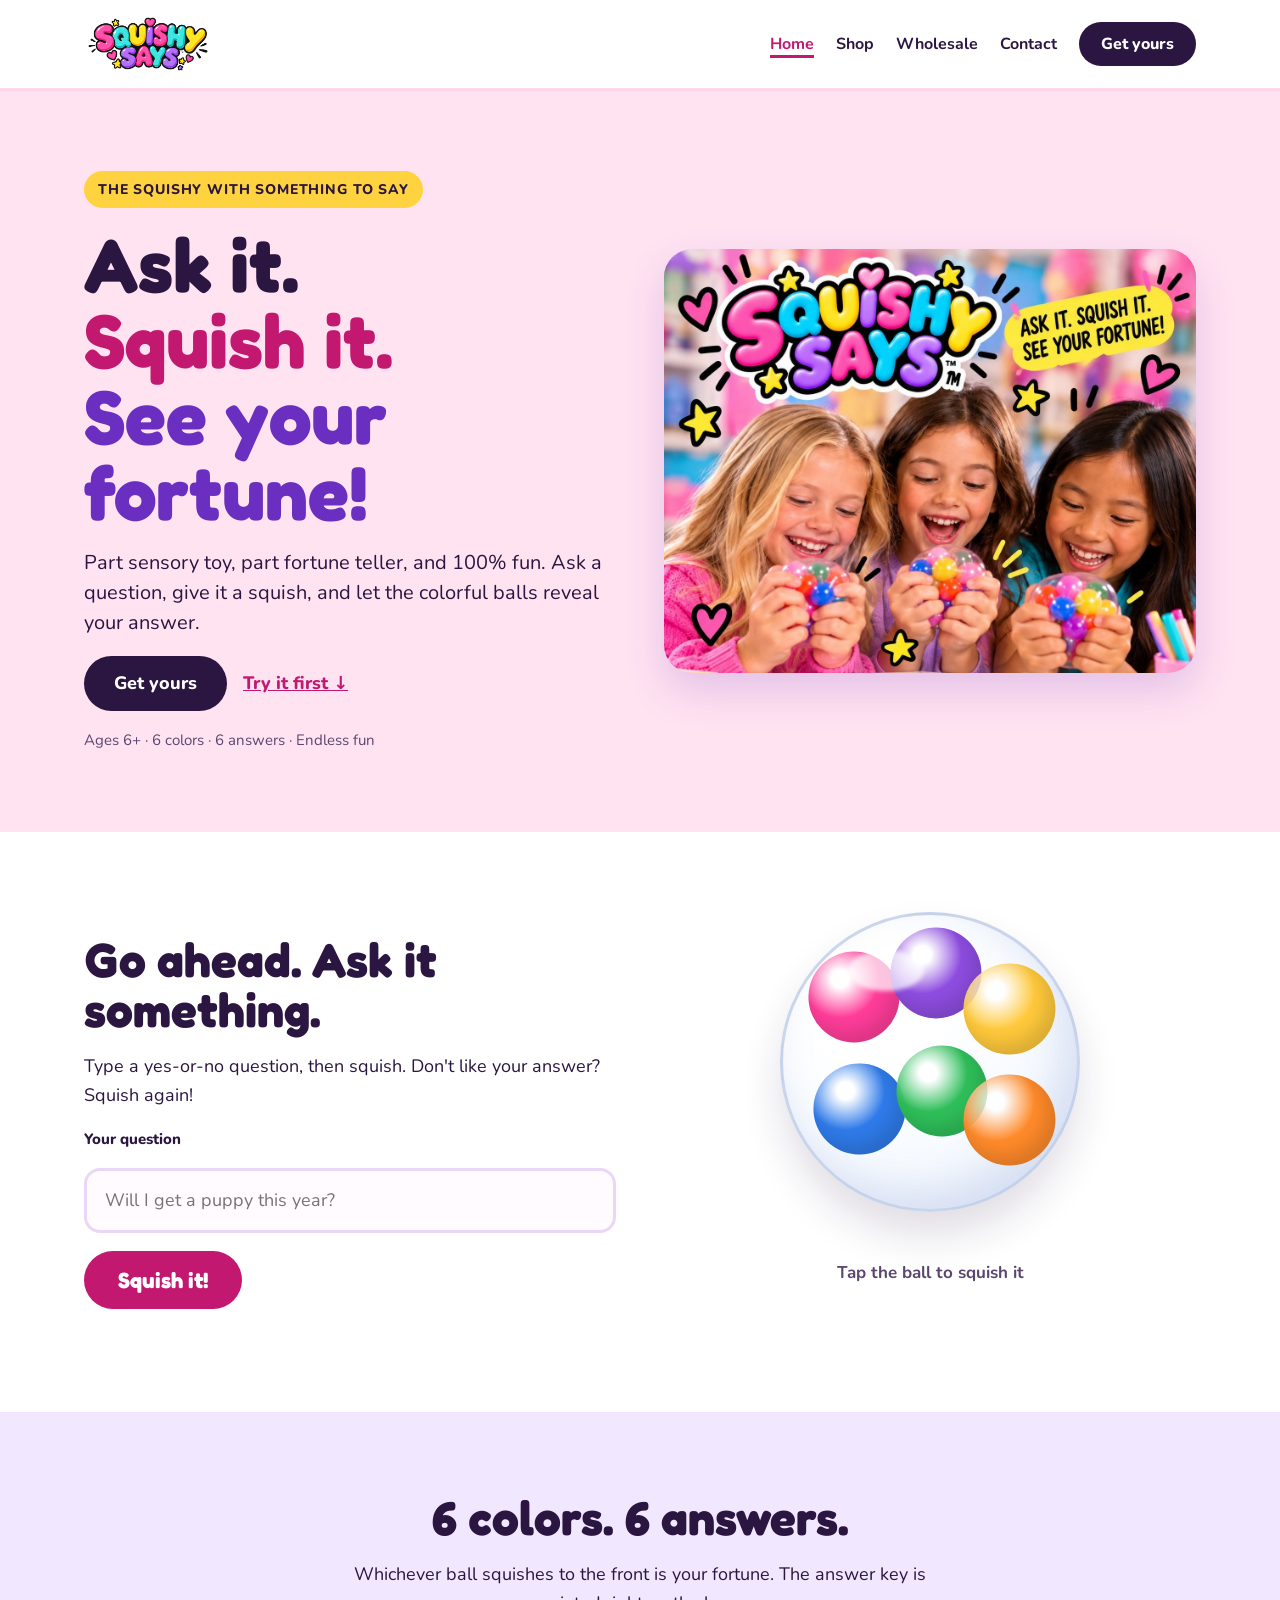
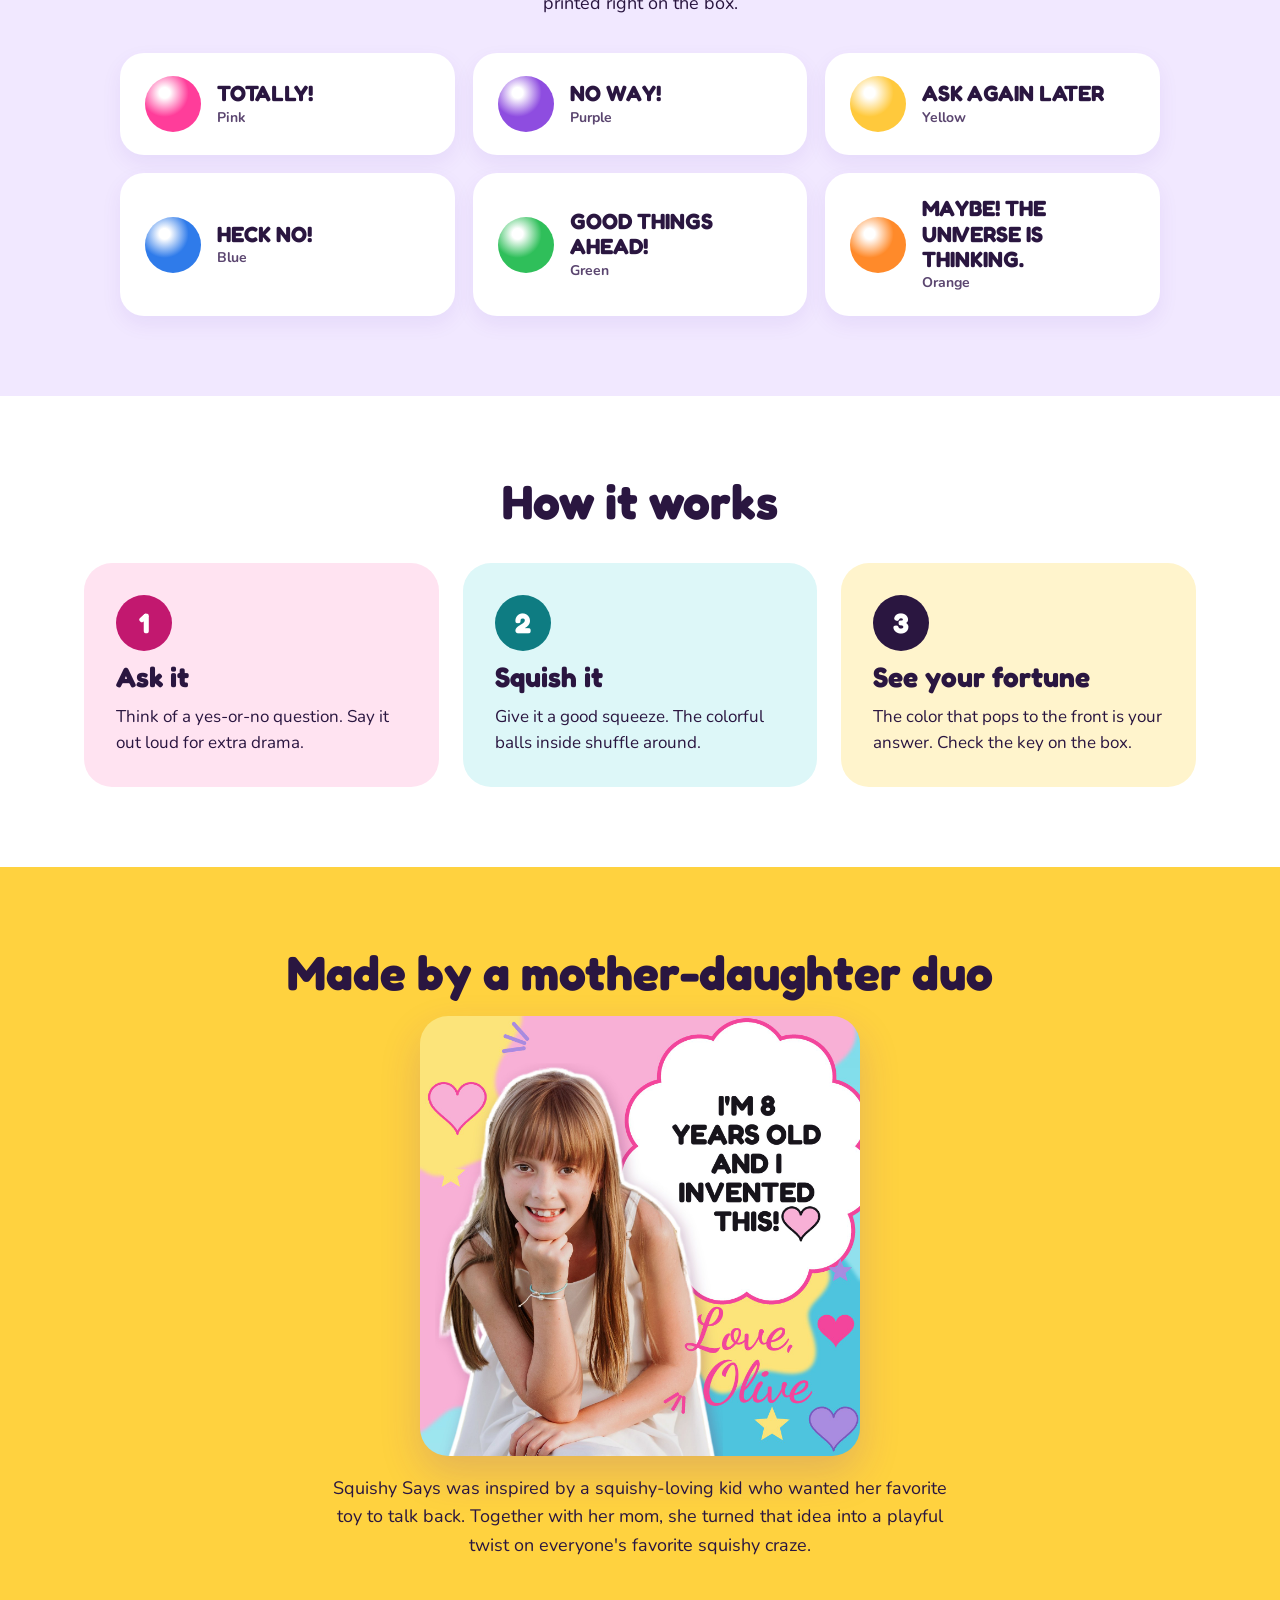
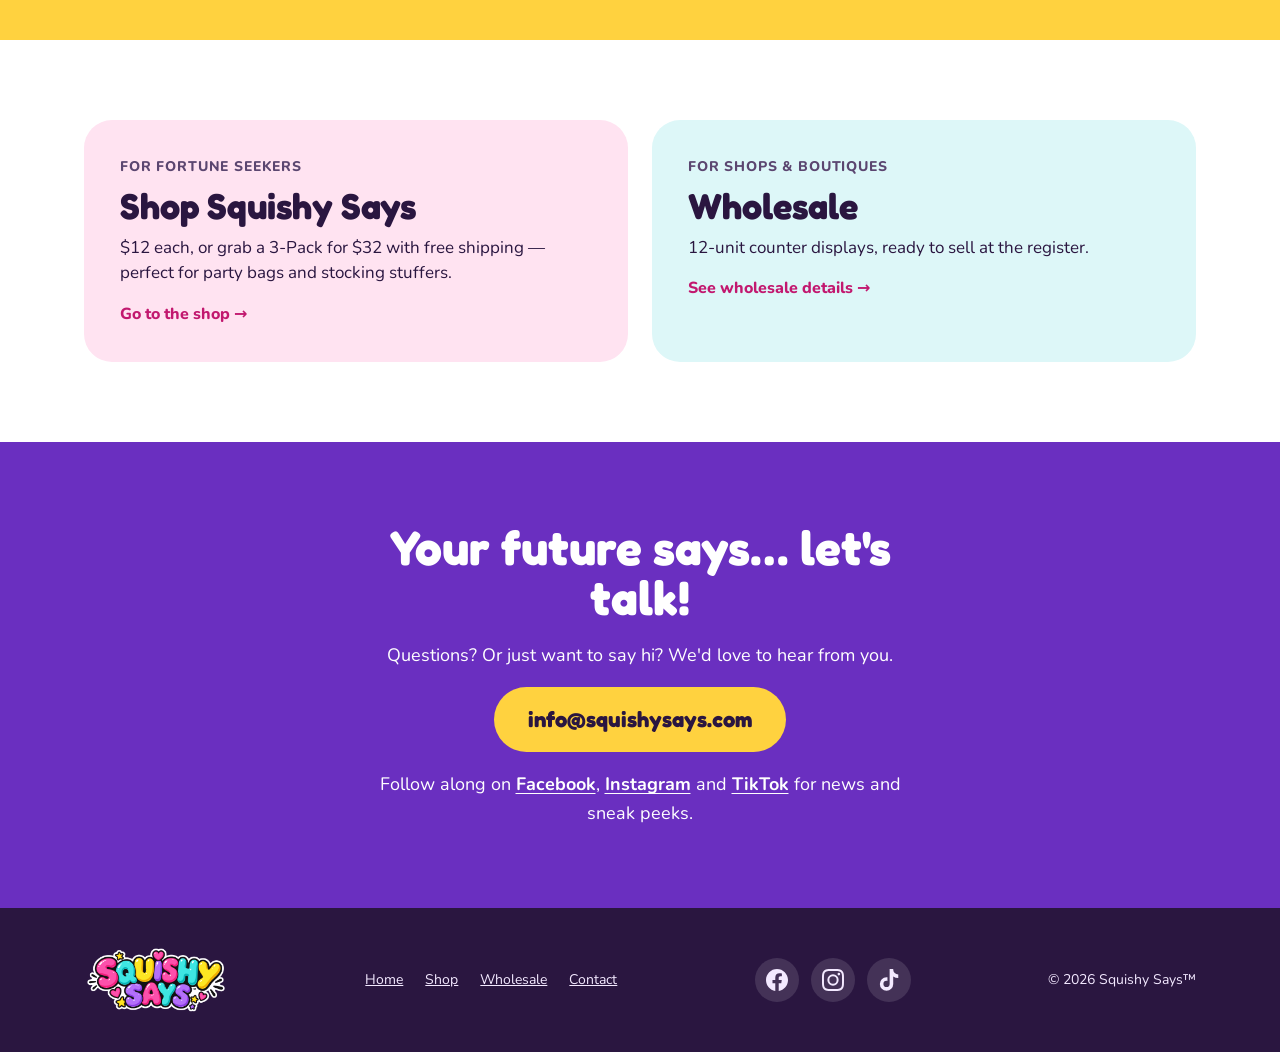
==== commit ab5357b7: "Site review fixes: product wording, shipping note, hide waitlist while on sale, home pricing Co-Auth" ====
--- a/index.html
+++ b/index.html
@@ -16,7 +16,7 @@
 <link rel="preconnect" href="https://fonts.googleapis.com">
 <link rel="preconnect" href="https://fonts.gstatic.com" crossorigin>
 <link href="https://fonts.googleapis.com/css2?family=Fredoka:wght@500;600;700&family=Nunito:wght@400;600;700;800&display=swap" rel="stylesheet">
-<link rel="stylesheet" href="assets/css/site.css?v=20261117">
+<link rel="stylesheet" href="assets/css/site.css?v=20261117b">
 </head>
 <body>
 <a class="skip" href="#main">Skip to content</a>
@@ -107,7 +107,7 @@
       <a href="shop.html" class="path path-pink">
         <span class="path-kicker">For fortune seekers</span>
         <span class="path-title">Shop Squishy Says</span>
-        <span class="path-body">Get one for yourself, or a few for party bags and stocking stuffers.</span>
+        <span class="path-body">$12 each, or grab a 3-Pack for $32 with free shipping — perfect for party bags and stocking stuffers.</span>
         <span class="path-cta">Go to the shop →</span>
       </a>
       <a href="wholesale.html" class="path path-aqua">
@@ -149,6 +149,6 @@
   </div>
 </footer>
 
-<script src="assets/js/site.js?v=20261117"></script>
+<script src="assets/js/site.js?v=20261117b"></script>
 </body>
 </html>
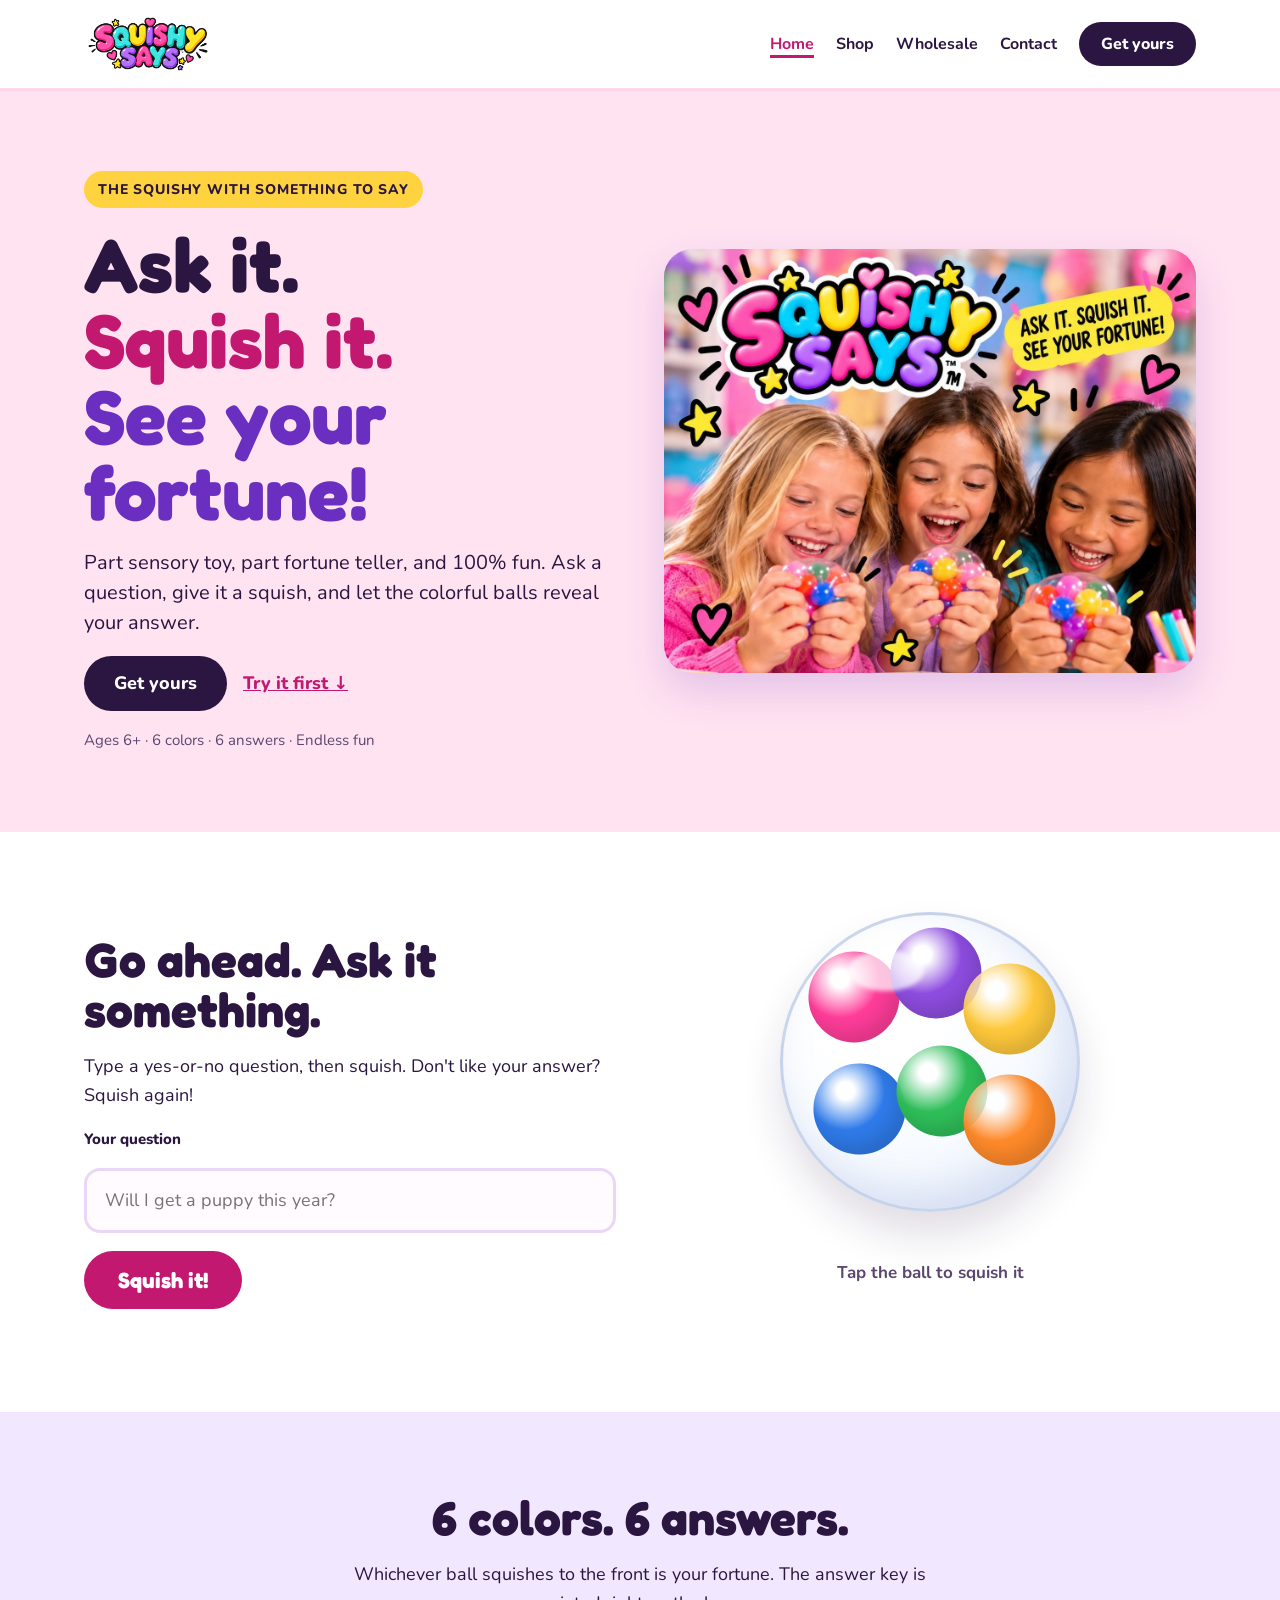
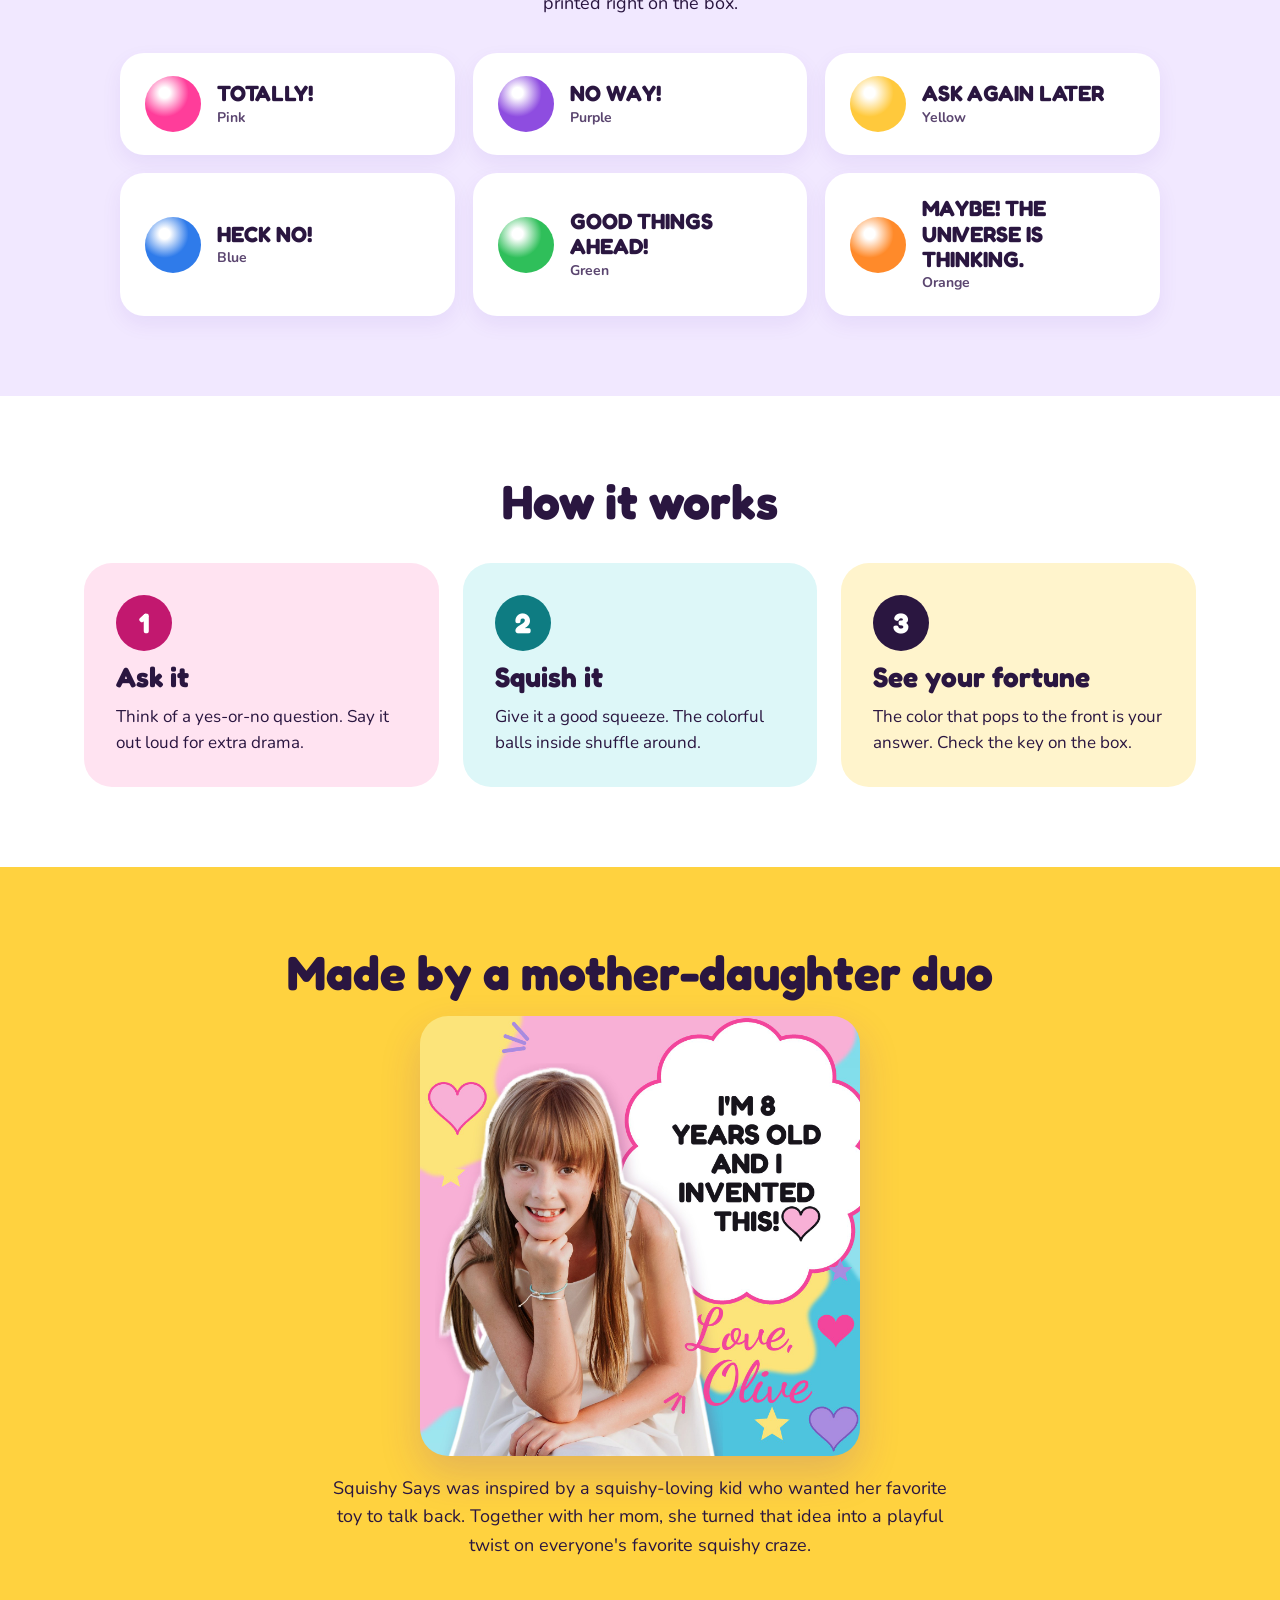
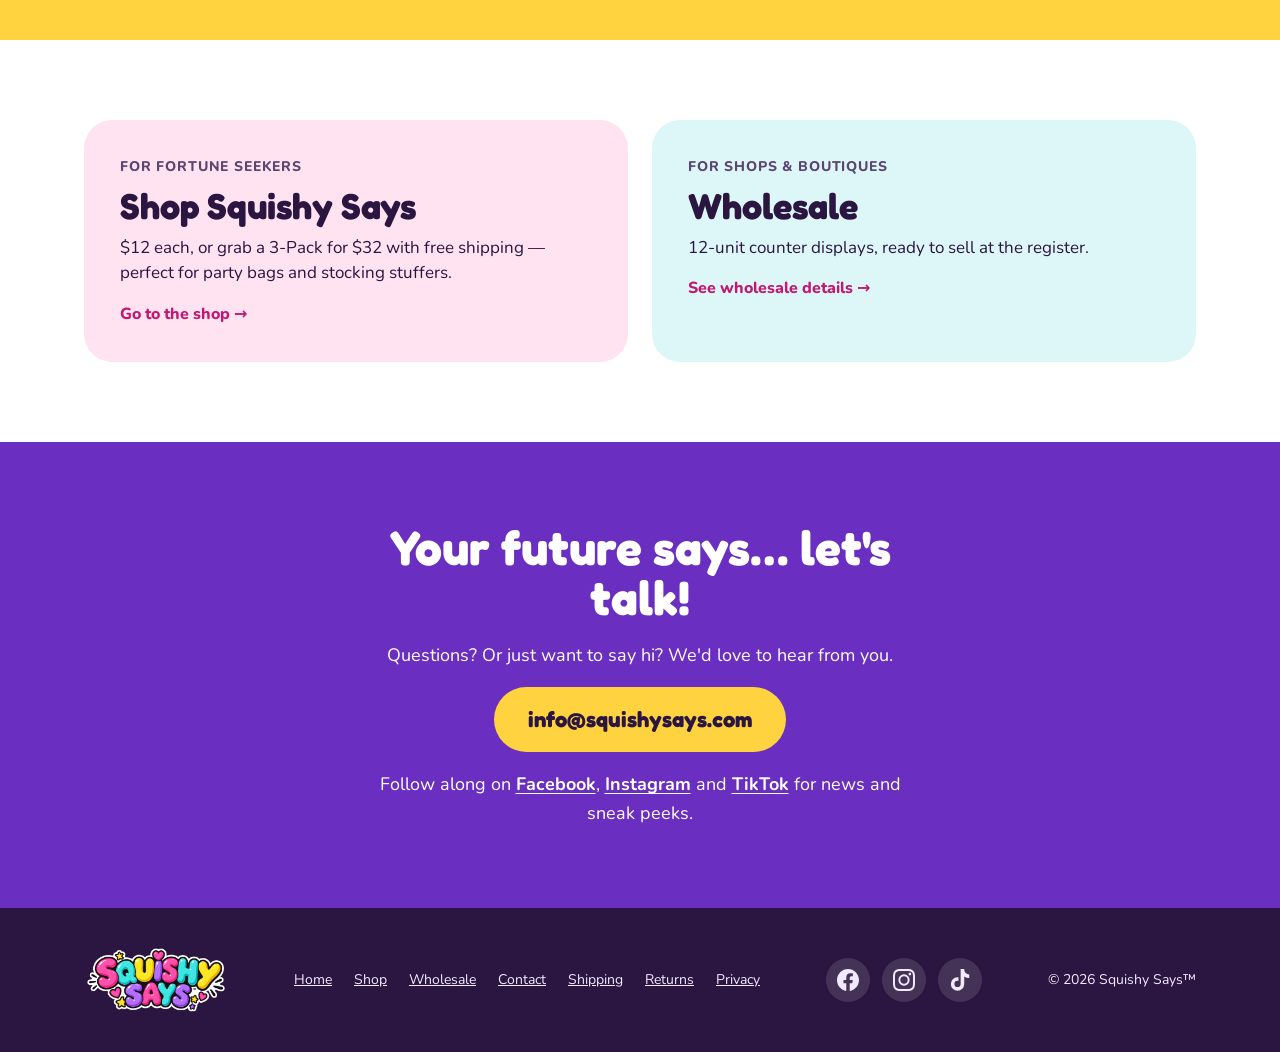
==== commit 549639bc: "Add Shipping, Returns and Privacy pages; Shop warning, shipping line and mailing list Policies built" ====
--- a/index.html
+++ b/index.html
@@ -16,7 +16,7 @@
 <link rel="preconnect" href="https://fonts.googleapis.com">
 <link rel="preconnect" href="https://fonts.gstatic.com" crossorigin>
 <link href="https://fonts.googleapis.com/css2?family=Fredoka:wght@500;600;700&family=Nunito:wght@400;600;700;800&display=swap" rel="stylesheet">
-<link rel="stylesheet" href="assets/css/site.css?v=20261117b">
+<link rel="stylesheet" href="assets/css/site.css?v=20261117c">
 </head>
 <body>
 <a class="skip" href="#main">Skip to content</a>
@@ -139,6 +139,9 @@
       <a href="shop.html">Shop</a>
       <a href="wholesale.html">Wholesale</a>
       <a href="mailto:info@squishysays.com">Contact</a>
+      <a href="shipping.html">Shipping</a>
+      <a href="returns.html">Returns</a>
+      <a href="privacy.html">Privacy</a>
     </nav>
     <div class="footer-social" aria-label="Social media">
       <a href="https://www.facebook.com/profile.php?id=61595738788171" target="_blank" rel="noopener" aria-label="Squishy Says on Facebook (opens in a new tab)"><svg viewBox="0 0 24 24" width="22" height="22" aria-hidden="true" focusable="false"><path fill="currentColor" d="M24 12.07C24 5.41 18.63 0 12 0S0 5.41 0 12.07C0 18.1 4.39 23.1 10.13 24v-8.44H7.08v-3.49h3.04V9.41c0-3.02 1.79-4.69 4.53-4.69 1.31 0 2.68.24 2.68.24v2.97h-1.51c-1.49 0-1.95.93-1.95 1.88v2.26h3.33l-.53 3.49h-2.8V24C19.61 23.1 24 18.1 24 12.07z"/></svg></a>
@@ -149,6 +152,6 @@
   </div>
 </footer>
 
-<script src="assets/js/site.js?v=20261117b"></script>
+<script src="assets/js/site.js?v=20261117c"></script>
 </body>
 </html>
--- a/assets/css/site.css
+++ b/assets/css/site.css
@@ -238,3 +238,20 @@
 .waitlist-msg a { color: var(--sun); }
 .sr-only { position: absolute; width: 1px; height: 1px; overflow: hidden; clip: rect(0 0 0 0); white-space: nowrap; }
 @media (max-width: 480px) { .offer-btn { flex: 1 1 100%; } }
+
+/* shop: shipping line + safety warning */
+.ship-line { margin: 0; font-size: 15px; font-weight: 700; }
+.warning { display: flex; gap: 12px; align-items: flex-start; border: 2px solid var(--ink); border-radius: 14px; padding: 12px 14px; background: #fff; font-size: 15px; line-height: 1.4; }
+.warning p { margin: 0; }
+.warning-icon { flex: 0 0 auto; margin-top: 2px; }
+.waitlist-fine { margin: 0; font-size: 13px; color: #EBDDFB; }
+.waitlist-fine a { color: #fff; }
+
+/* policy pages */
+.policy { max-width: 760px; padding-top: 56px; padding-bottom: 72px; }
+.policy h1 { margin-bottom: 6px; }
+.policy h2 { font-size: 26px; margin: 30px 0 8px; }
+.policy p, .policy li { font-size: 17px; line-height: 1.6; }
+.policy p { margin: 0 0 10px; }
+.policy ul, .policy ol { margin: 0 0 10px; padding-left: 22px; display: flex; flex-direction: column; gap: 4px; }
+.footer-nav { row-gap: 8px; }
